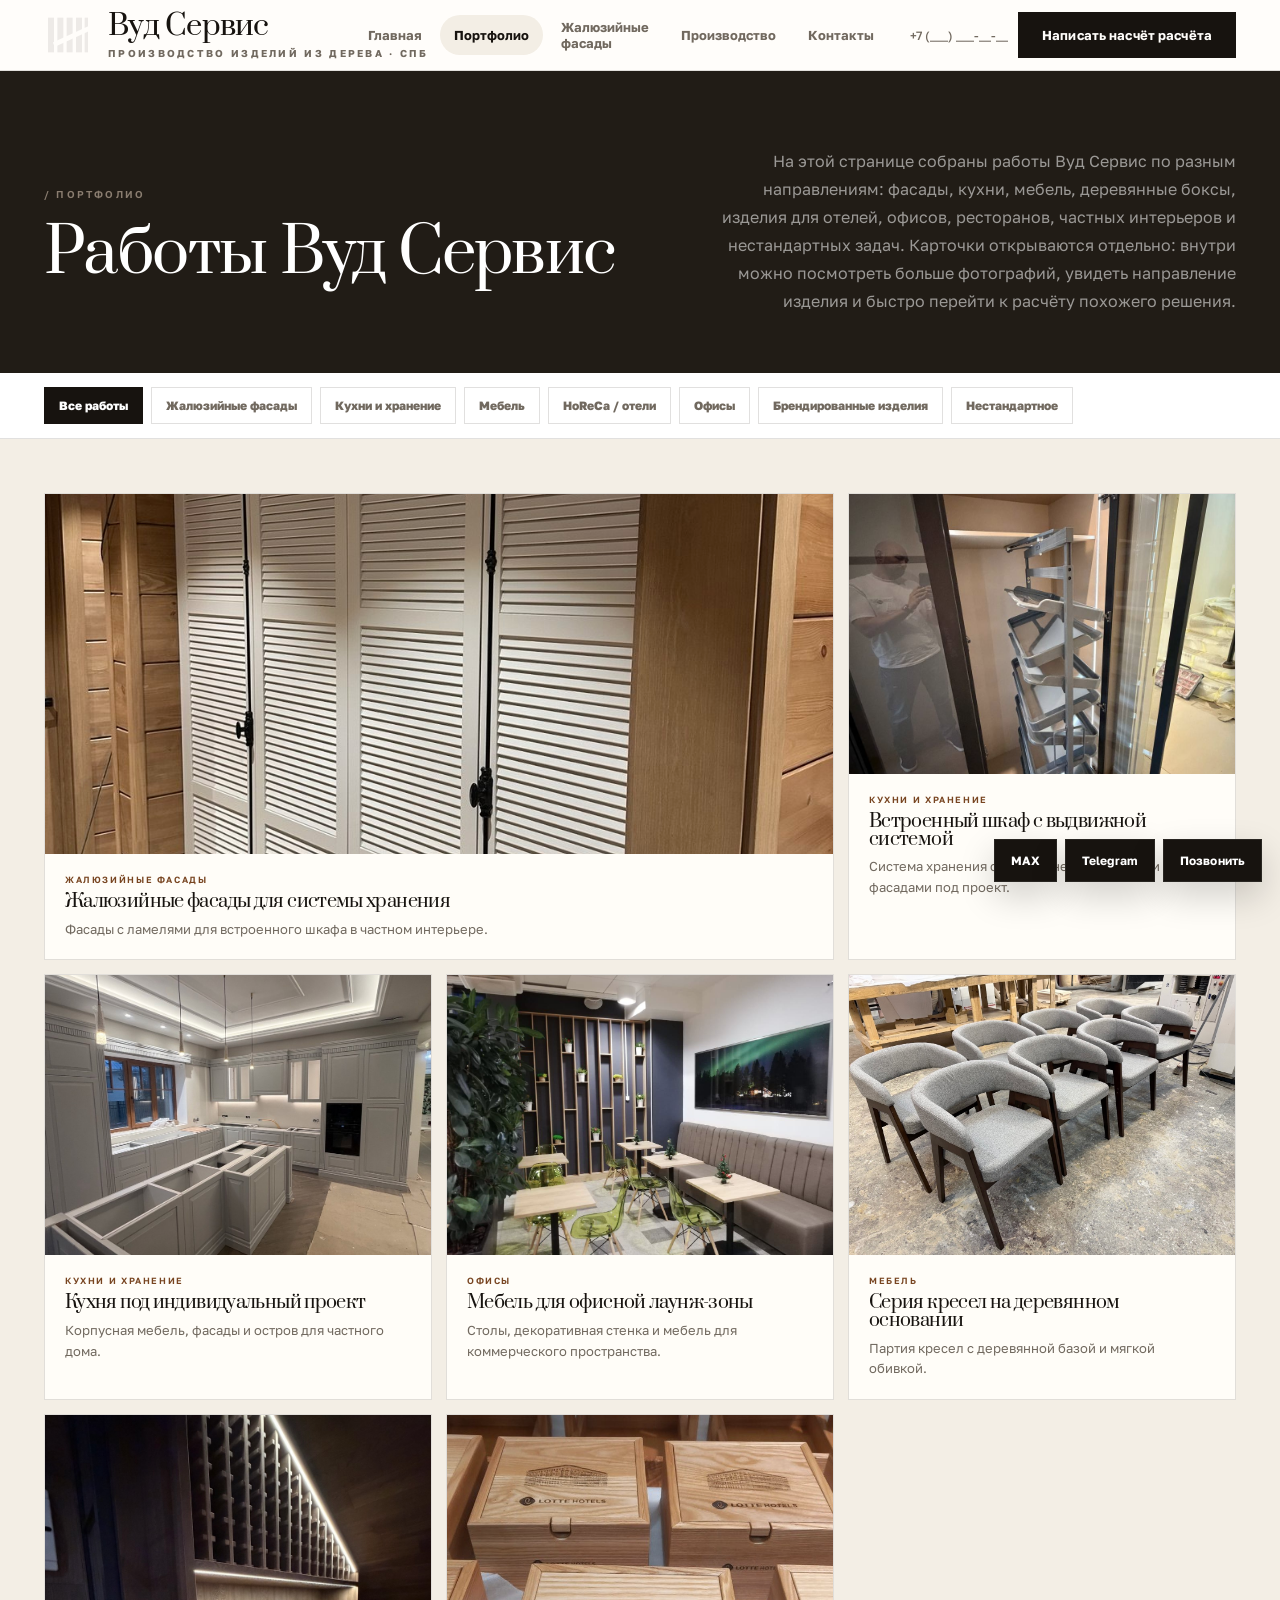
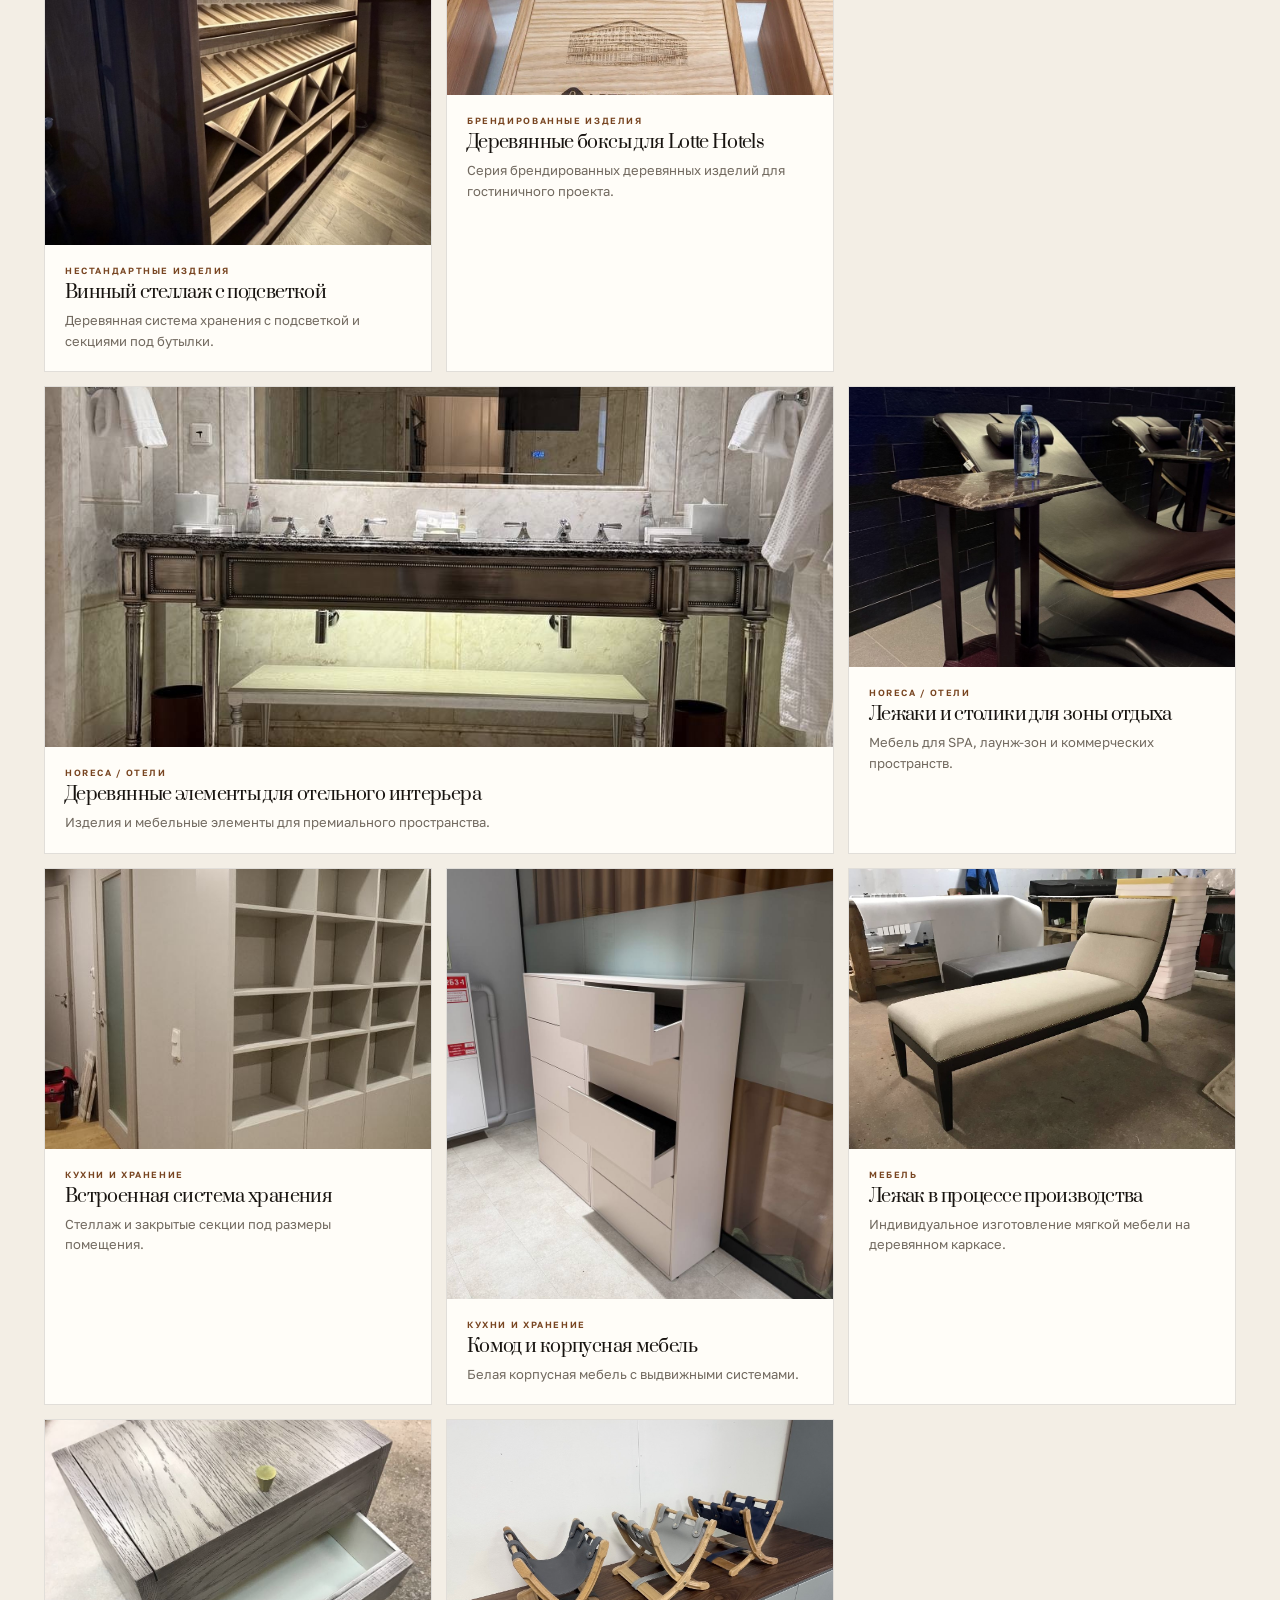
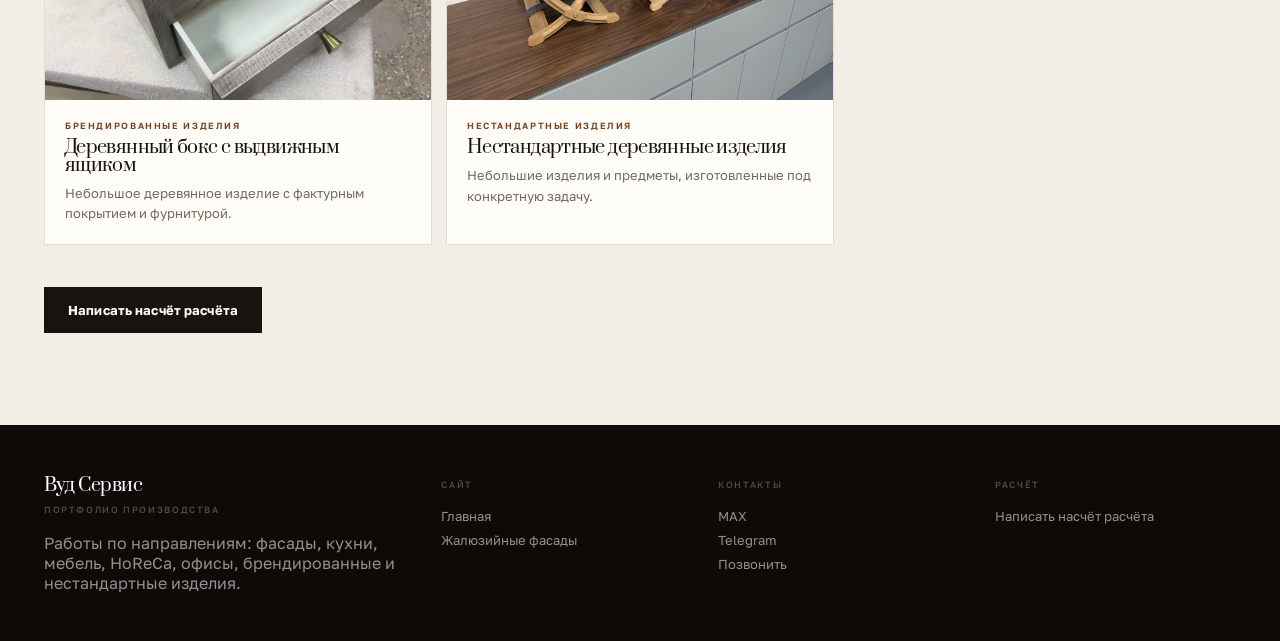
==== portfolio.html @ 9e4172dd "Initial Wood Service website" ====
<!doctype html><html lang="ru"><head><meta charset="utf-8"><meta name="viewport" content="width=device-width,initial-scale=1"><title>Портфолио Вуд Сервис — работы производства изделий из дерева</title><meta name="description" content="Портфолио Вуд Сервис: жалюзийные фасады, кухни, системы хранения, мебель, изделия для отелей, офисов, брендов и частных интерьеров."><link rel="stylesheet" href="assets/styles.css"></head><body>
<header class="header"><div class="container nav"><a class="brand-logo" href="index.html" aria-label="Вуд Сервис — главная">
  <svg class="brand-mark" viewBox="0 0 72 72" aria-hidden="true" focusable="false"><defs><mask id="slatCut"><rect width="72" height="72" fill="white"/><path d="M18 49 L64 28" stroke="black" stroke-width="7" stroke-linecap="square"/></mask></defs><g mask="url(#slatCut)"><rect x="6" y="10" width="9" height="52"/><rect x="20" y="10" width="9" height="52"/><rect x="34" y="10" width="9" height="52"/><rect x="48" y="10" width="9" height="52"/><rect x="61" y="10" width="5" height="52"/></g></svg>
  <span class="brand-text"><span class="brand-name">Вуд Сервис</span><span class="brand-sub">производство изделий из дерева · СПБ</span></span>
</a><nav class="menu"><a href="index.html">Главная</a><a class="active" href="portfolio.html">Портфолио</a><a href="zhalyuziynye-fasady.html">Жалюзийные фасады</a><a href="index.html#production">Производство</a><a href="index.html#contacts">Контакты</a></nav><div class="nav-actions"><a class="phone" href="tel:+7">+7 (___) ___-__-__</a><a class="btn" href="https://t.me/">Написать насчёт расчёта</a></div><button class="mobile-toggle" type="button" aria-label="Открыть меню">☰</button></div></header>
<section class="page-hero"><div class="container"><div><div class="eyebrow">/ портфолио</div><h1 class="page-title">Работы Вуд Сервис</h1></div><p>На этой странице собраны работы Вуд Сервис по разным направлениям: фасады, кухни, мебель, деревянные боксы, изделия для отелей, офисов, ресторанов, частных интерьеров и нестандартных задач. Карточки открываются отдельно: внутри можно посмотреть больше фотографий, увидеть направление изделия и быстро перейти к расчёту похожего решения.</p></div></section>
<div class="filters"><div class="container filter-row"><button class="filter active" data-filter="all">Все работы</button><button class="filter" data-filter="jalousie">Жалюзийные фасады</button><button class="filter" data-filter="storage">Кухни и хранение</button><button class="filter" data-filter="furniture">Мебель</button><button class="filter" data-filter="horeca">HoReCa / отели</button><button class="filter" data-filter="office">Офисы</button><button class="filter" data-filter="brand">Брендированные изделия</button><button class="filter" data-filter="custom">Нестандартное</button></div></div>
<main class="portfolio-page"><div class="container"><div class="masonry" id="portfolioGrid"></div><div style="margin-top:42px"><a class="btn" href="https://t.me/">Написать насчёт расчёта</a></div></div></main>
<div class="modal" id="projectModal" onclick="if(event.target===this)closeModal()"><div class="modal-panel"><button class="modal-close" onclick="closeModal()">×</button><div class="modal-top"><div class="modal-cover"><img src="" alt=""></div><div class="modal-info"><div class="modal-cat"></div><h2></h2><p class="modal-desc" style="color:var(--muted);line-height:1.7"></p><div class="meta"></div><div style="display:flex;gap:10px;flex-wrap:wrap"><a class="btn" href="https://t.me/">Написать в Telegram</a><a class="btn ghost" href="tel:+7">Позвонить</a></div></div></div><div class="modal-gallery"></div><div class="modal-bottom"><p>Можно отправить фото, размеры, референс или чертёж — по этим данным команда Вуд Сервис уточнит задачу и подготовит расчёт.</p><a class="btn" href="https://t.me/">Написать насчёт расчёта</a></div></div></div>
<footer class="footer"><div class="container footer-grid"><div><h4>Вуд Сервис</h4><small>портфолио производства</small><p>Работы по направлениям: фасады, кухни, мебель, HoReCa, офисы, брендированные и нестандартные изделия.</p></div><div><small>Сайт</small><a href="index.html">Главная</a><a href="zhalyuziynye-fasady.html">Жалюзийные фасады</a></div><div><small>Контакты</small><a href="https://max.ru/">MAX</a><a href="https://t.me/">Telegram</a><a href="tel:+7">Позвонить</a></div><div><small>Расчёт</small><a href="https://t.me/">Написать насчёт расчёта</a></div></div></footer><div class="floating-contact"><a href="https://max.ru/">MAX</a><a href="https://t.me/">Telegram</a><a href="tel:+7">Позвонить</a></div><script src="assets/site.js"></script></body></html>
---- assets/styles.css ----
@import url('https://fonts.googleapis.com/css2?family=Prata&family=Golos+Text:wght@400;500;600;700;800&display=swap');
:root{
  --white:#fffdfa;--paper:#f3eee5;--stone:#e5d8c8;--ink:#17130f;--dark:#211c16;--dark2:#0f0c09;--wood:#784521;--wood2:#a36b42;--line:rgba(23,19,15,.13);--muted:#71695f;--soft:#ebe3d7;--ok:#6b5b49;
  --display:'Prata',serif;--head:'Prata',serif;--body:'Golos Text',system-ui,sans-serif;--mono:'Golos Text',system-ui,sans-serif;
}
*{box-sizing:border-box;margin:0;padding:0} html{scroll-behavior:smooth} body{font-family:var(--body);background:var(--paper);color:var(--ink);overflow-x:hidden} a{color:inherit} img{max-width:100%;display:block}.container{width:min(1480px,100%);margin:auto;padding:0 44px}.mono{font-family:var(--mono)}
.header{position:sticky;top:0;z-index:100;background:rgba(255,255,255,.92);backdrop-filter:blur(16px);border-bottom:1px solid var(--line)}.nav{height:70px;display:flex;align-items:center;justify-content:space-between}.logo{font-family:var(--head);font-weight:800;text-decoration:none;letter-spacing:-.05em;font-size:25px}.logo small{display:block;font:500 9px var(--mono);letter-spacing:.16em;text-transform:uppercase;color:var(--muted);margin-top:3px}.menu{display:flex;align-items:center;gap:4px}.menu a{font:700 13px var(--body);text-decoration:none;color:var(--muted);padding:12px 14px;border-radius:999px;transition:.2s}.menu a:hover,.menu a.active{background:var(--paper);color:var(--ink)}.nav-actions{display:flex;gap:10px;align-items:center}.phone{font:500 12px var(--mono);color:var(--muted);text-decoration:none}.btn{border:0;border-radius:0;background:var(--ink);color:var(--white);padding:15px 24px;font:800 13px var(--body);letter-spacing:.02em;text-decoration:none;display:inline-flex;align-items:center;gap:9px;cursor:pointer;transition:.2s}.btn:hover{background:var(--wood)}.btn.light{background:var(--white);color:var(--ink)}.btn.light:hover{background:var(--stone)}.btn.ghost{background:transparent;color:var(--ink);border:1px solid var(--line)}.btn.ghost:hover{border-color:var(--ink);background:var(--paper)}.btn.white{background:var(--white);color:var(--ink)}.btn.white:hover{background:var(--stone)}
.mobile-toggle{display:none;background:transparent;border:0;font:800 18px var(--head)}
.hero{background:linear-gradient(180deg,#f1ebe1 0%,#f8f4ee 100%);color:var(--ink);display:grid;grid-template-columns:.84fr 1.16fr;align-items:stretch;border-bottom:1px solid var(--line)}.hero-copy{padding:76px 54px 70px;display:flex;flex-direction:column;justify-content:center}.eyebrow{font:600 10px var(--mono);letter-spacing:.22em;text-transform:uppercase;color:#8a7d70;margin-bottom:22px}.eyebrow.dark{color:var(--muted)}h1,.section-title,.feature h2,.page-title,.landing-title,.modal-info h2{font-family:var(--display);font-weight:400;letter-spacing:-.02em}h2,h3,.logo,.strip-title,.work-title,.cat-title{font-family:var(--head)}h1{font-size:clamp(42px,5.2vw,82px);line-height:1.02;margin-bottom:24px}h1 span{color:var(--wood)}.hero-text{max-width:690px;font-size:18px;line-height:1.82;color:#4d463e;font-weight:500;margin-bottom:18px}.hero-intro{max-width:670px;background:rgba(255,255,255,.72);border:1px solid rgba(23,20,17,.08);padding:20px 22px;margin-bottom:22px}.hero-intro p{font-size:15px;line-height:1.78;color:#5b5348}.hero-points{display:grid;grid-template-columns:repeat(2,minmax(0,1fr));gap:10px;max-width:690px;margin-bottom:26px}.hero-point{background:#fff;border:1px solid var(--line);padding:14px 16px}.hero-point b{display:block;font:800 13px var(--head);margin-bottom:5px}.hero-point span{display:block;font-size:12px;line-height:1.55;color:var(--muted)}.hero-note{font:500 10px var(--mono);letter-spacing:.14em;text-transform:uppercase;color:#9d8a7b;margin-bottom:34px}.hero-actions{display:flex;gap:12px;flex-wrap:wrap}.hero-media{display:grid;grid-template-columns:1.05fr .95fr;grid-template-rows:240px 230px 230px;gap:6px;padding:20px 20px 20px 0}.hero-img{position:relative;overflow:hidden;min-height:160px;background:#111}.hero-img img{width:100%;height:100%;object-fit:cover;filter:saturate(.9) brightness(.88);transition:transform .6s,filter .4s}.hero-img:hover img{transform:scale(1.04);filter:saturate(1) brightness(.95)}.hero-img.big{grid-row:span 2}.hero-img.wide{grid-column:span 2}.photo-label{position:absolute;left:14px;bottom:12px;font:600 9px var(--mono);letter-spacing:.16em;text-transform:uppercase;color:#fff;background:rgba(23,20,17,.45);padding:6px 9px}.quick{display:flex;overflow:auto;background:var(--soft);border-bottom:1px solid var(--line)}.quick a{white-space:nowrap;text-decoration:none;padding:20px 32px;border-right:1px solid var(--line);font:800 12px var(--body);color:var(--muted);transition:.2s}.quick a:hover{color:var(--ink);background:var(--paper)}
section{padding:100px 0}.section-head{display:flex;justify-content:space-between;gap:40px;align-items:end;margin-bottom:48px}.section-title{font-size:clamp(34px,4vw,62px);line-height:1.05;max-width:880px}.section-sub{font-size:15px;line-height:1.75;color:var(--muted);max-width:520px}.dark-section{background:var(--dark);color:var(--white)}.dark-section .section-sub{color:rgba(255,255,255,.55)}.grid-portfolio{display:grid;grid-template-columns:repeat(3,1fr);gap:12px}.category-card{background:var(--paper);border:1px solid var(--line);cursor:pointer;transition:.25s}.category-card:hover{transform:translateY(-3px);box-shadow:0 24px 60px rgba(0,0,0,.08)}.cat-img{height:290px;overflow:hidden}.cat-img img{width:100%;height:100%;object-fit:cover;transition:transform .7s;filter:saturate(.88)}.category-card:hover img{transform:scale(1.04)}.cat-body{padding:24px}.cat-kicker{font:600 10px var(--mono);letter-spacing:.18em;text-transform:uppercase;color:var(--wood);margin-bottom:10px}.cat-title{font-size:22px;letter-spacing:-.04em;margin-bottom:9px}.cat-desc{color:var(--muted);font-size:13px;line-height:1.65}.cat-bottom{display:flex;justify-content:space-between;align-items:center;border-top:1px solid var(--line);margin-top:20px;padding-top:18px;font:600 11px var(--mono);color:var(--muted)}.project-strip{margin-top:60px}.strip-head{display:flex;justify-content:space-between;align-items:center;margin-bottom:18px}.strip-title{font:800 22px var(--head);letter-spacing:-.04em}.mini-grid{display:grid;grid-template-columns:repeat(6,1fr);gap:8px}.mini-card{height:185px;position:relative;overflow:hidden;cursor:pointer;background:#ddd}.mini-card img{width:100%;height:100%;object-fit:cover;filter:saturate(.85) brightness(.82);transition:.45s}.mini-card:hover img{transform:scale(1.05);filter:saturate(1) brightness(.92)}.mini-card span{position:absolute;left:10px;right:10px;bottom:10px;color:#fff;font:800 12px var(--body);text-shadow:0 2px 20px #000}.feature{display:grid;grid-template-columns:.9fr 1.1fr;gap:70px;align-items:center}.feature h2{font-size:clamp(36px,4.7vw,70px);line-height:.98;font-weight:800;margin-bottom:24px}.feature p{font-size:16px;line-height:1.78;color:rgba(255,255,255,.62);margin-bottom:20px}.adv{display:grid;grid-template-columns:repeat(2,1fr);gap:1px;background:rgba(255,255,255,.12);margin:34px 0}.adv-item{padding:22px;background:var(--dark)}.adv-item b{display:block;margin-bottom:7px}.adv-item span{font-size:13px;color:rgba(255,255,255,.48);line-height:1.55}.feature-gallery{display:grid;grid-template-columns:1fr 1fr;gap:6px}.feature-gallery .fg{height:250px;overflow:hidden}.feature-gallery .fg.big{grid-column:span 2;height:430px}.feature-gallery img{width:100%;height:100%;object-fit:cover;filter:brightness(.72) saturate(.78);transition:.6s}.feature-gallery img:hover{transform:scale(1.04)}.production{background:var(--paper)}.prod-layout{display:grid;grid-template-columns:.78fr 1.22fr;gap:70px;align-items:start}.prod-text p{font-size:16px;line-height:1.8;color:#47423b;margin:18px 0}.prod-photos{display:grid;grid-template-columns:repeat(3,1fr);grid-template-rows:260px 210px;gap:8px}.prod-photos .p{position:relative;overflow:hidden;background:#ddd}.prod-photos .p.wide{grid-column:span 2}.prod-photos img{width:100%;height:100%;object-fit:cover;transition:.6s;filter:saturate(.85)}.prod-photos .p:hover img{transform:scale(1.05)}.directions{display:grid;grid-template-columns:repeat(5,1fr);gap:1px;background:var(--line)}.dir-card{background:var(--white);padding:32px 24px;min-height:230px}.dir-num{font:600 11px var(--mono);color:var(--wood);margin-bottom:18px}.dir-card h3{font-size:20px;margin-bottom:12px}.dir-card p{font-size:13px;line-height:1.65;color:var(--muted)}.calc{background:#3b261a;color:var(--white)}.calc-layout{display:grid;grid-template-columns:.9fr 1.1fr;gap:80px}.calc .section-sub{color:rgba(255,255,255,.66)}.calc-box{background:rgba(255,255,255,.08);border:1px solid rgba(255,255,255,.16);padding:34px}.calc-list{list-style:none}.calc-list li{padding:15px 0;border-bottom:1px solid rgba(255,255,255,.12);display:flex;gap:15px;color:rgba(255,255,255,.82)}.calc-list li:last-child{border-bottom:0}.calc-list i{font:600 10px var(--mono);color:rgba(255,255,255,.38);font-style:normal}.contact{background:var(--dark2);color:var(--white)}.contact-layout{display:grid;grid-template-columns:1fr 1fr;gap:80px}.contact-links{display:flex;flex-direction:column;gap:10px}.contact-card{display:flex;align-items:center;gap:18px;border:1px solid rgba(255,255,255,.12);padding:18px 20px;text-decoration:none;transition:.2s}.contact-card:hover{background:rgba(255,255,255,.05);border-color:rgba(255,255,255,.32)}.contact-card small{display:block;font:600 9px var(--mono);letter-spacing:.18em;text-transform:uppercase;color:rgba(255,255,255,.35);margin-bottom:3px}.contact-card b{font-size:15px}.footer{background:#0c0a08;color:rgba(255,255,255,.55);padding:48px 0}.footer-grid{display:grid;grid-template-columns:1.5fr repeat(3,1fr);gap:36px}.footer h4{font-family:var(--head);color:#fff;font-size:18px;letter-spacing:-.04em}.footer small{display:block;font:500 9px var(--mono);letter-spacing:.18em;text-transform:uppercase;color:rgba(255,255,255,.28);margin:6px 0 18px}.footer a{text-decoration:none;color:rgba(255,255,255,.55);font-size:13px;display:block;margin:8px 0}.footer a:hover{color:#fff}.floating-contact{position:fixed;right:18px;bottom:18px;z-index:80;display:flex;gap:8px}.floating-contact a{background:var(--ink);color:#fff;text-decoration:none;padding:13px 16px;font:800 12px var(--body);box-shadow:0 14px 35px rgba(0,0,0,.18)}
.page-hero{background:var(--dark);color:#fff;padding:76px 0 58px}.page-hero .container{display:flex;align-items:end;justify-content:space-between;gap:50px}.page-title{font-size:clamp(42px,5vw,78px);line-height:1.02}.page-hero p{max-width:520px;color:rgba(255,255,255,.55);line-height:1.75;text-align:right}.filters{position:sticky;top:70px;background:rgba(255,255,255,.95);backdrop-filter:blur(14px);z-index:60;border-bottom:1px solid var(--line);padding:14px 0}.filter-row{display:flex;gap:8px;overflow:auto}.filter{border:1px solid var(--line);background:#fff;padding:10px 14px;font:800 12px var(--body);color:var(--muted);cursor:pointer;white-space:nowrap}.filter.active,.filter:hover{background:var(--ink);color:#fff;border-color:var(--ink)}.portfolio-page{padding:54px 0 92px;background:var(--paper)}.masonry{display:grid;grid-template-columns:repeat(3,1fr);gap:14px}.work-card{background:#fff;border:1px solid var(--line);cursor:pointer;transition:.25s}.work-card:hover{transform:translateY(-3px);box-shadow:0 24px 55px rgba(0,0,0,.08)}.work-img{height:280px;overflow:hidden}.work-card.tall .work-img{height:430px}.work-card.wide{grid-column:span 2}.work-card.wide .work-img{height:360px}.work-img img{width:100%;height:100%;object-fit:cover;transition:.6s;filter:saturate(.88)}.work-card:hover img{transform:scale(1.04);filter:saturate(1)}.work-body{padding:20px}.work-cat{font:600 9px var(--mono);letter-spacing:.18em;text-transform:uppercase;color:var(--wood);margin-bottom:8px}.work-title{font:800 18px var(--head);letter-spacing:-.04em;margin-bottom:8px}.work-desc{font-size:13px;line-height:1.6;color:var(--muted)}
.jal-landing .landing-hero{background:var(--dark);color:white;padding:88px 0}.landing-grid{display:grid;grid-template-columns:.92fr 1.08fr;gap:70px;align-items:center}.landing-title{font-size:clamp(40px,5vw,74px);line-height:1.02;margin:16px 0 24px}.landing-lead{font-size:17px;line-height:1.75;color:rgba(255,255,255,.64);margin-bottom:14px}.landing-media{height:540px;overflow:hidden}.landing-media img{width:100%;height:100%;object-fit:cover;filter:brightness(.7) saturate(.85)}.uses{display:grid;grid-template-columns:repeat(6,1fr);gap:1px;background:var(--line)}.use{background:#fff;padding:26px 20px}.use b{display:block;margin:12px 0 7px}.use p{font-size:12px;color:var(--muted);line-height:1.55}.jal-gallery{display:grid;grid-template-columns:2fr 1fr 1fr;grid-template-rows:330px 230px 230px;gap:8px}.jg{overflow:hidden;background:#ddd;cursor:pointer}.jg.tall{grid-row:span 2}.jg.wide{grid-column:span 2}.jg img{width:100%;height:100%;object-fit:cover;transition:.6s;filter:saturate(.85)}.jg:hover img{transform:scale(1.04)}.factors{display:grid;grid-template-columns:1fr 1fr;gap:14px}.factor{border:1px solid var(--line);background:#fff;padding:22px}.factor small{font:600 10px var(--mono);color:var(--wood)}.factor b{display:block;margin-top:8px}.modal{position:fixed;inset:0;background:rgba(15,13,11,.86);z-index:1000;display:none;align-items:flex-start;justify-content:center;overflow:auto;padding:36px 16px}.modal.open{display:flex}.modal-panel{background:#fff;width:min(1120px,100%);position:relative;box-shadow:0 40px 100px rgba(0,0,0,.4)}.modal-close{position:absolute;right:16px;top:16px;background:var(--ink);color:#fff;border:0;width:44px;height:44px;font-size:24px;cursor:pointer;z-index:3}.modal-top{display:grid;grid-template-columns:1.1fr .9fr;min-height:520px}.modal-cover{height:520px;overflow:hidden}.modal-cover img{width:100%;height:100%;object-fit:cover}.modal-info{padding:58px 44px}.modal-info h2{font-size:clamp(30px,4vw,48px);line-height:1.05;margin-bottom:22px}.meta{display:grid;grid-template-columns:1fr 1fr;gap:1px;background:var(--line);margin:26px 0}.meta div{background:#fff;padding:14px}.meta small{display:block;font:600 9px var(--mono);letter-spacing:.14em;text-transform:uppercase;color:var(--muted);margin-bottom:5px}.meta b{font-size:13px}.modal-gallery{padding:8px;display:grid;grid-template-columns:repeat(3,1fr);gap:8px}.modal-gallery img{height:230px;width:100%;object-fit:cover}.modal-bottom{padding:32px 44px 44px;display:flex;justify-content:space-between;gap:30px;align-items:center;border-top:1px solid var(--line)}.modal-bottom p{color:var(--muted);font-size:14px;line-height:1.65;max-width:620px}.empty{display:none!important}
@media(max-width:1100px){.menu{display:none}.mobile-toggle{display:block}.nav-actions .phone{display:none}.hero,.feature,.prod-layout,.calc-layout,.contact-layout,.landing-grid{grid-template-columns:1fr}.hero-copy{padding:56px 34px 30px}.hero-media{padding:0 34px 34px;grid-template-columns:1fr 1fr;grid-template-rows:220px 220px 220px}.grid-portfolio,.masonry{grid-template-columns:repeat(2,1fr)}.mini-grid{grid-template-columns:repeat(3,1fr)}.directions,.uses{grid-template-columns:repeat(2,1fr)}.footer-grid{grid-template-columns:1fr 1fr}.page-hero .container{display:block}.page-hero p{text-align:left;margin-top:20px}.modal-top{grid-template-columns:1fr}.modal-cover{height:420px}}
@media(max-width:680px){.container{padding:0 18px}.nav{height:64px}.logo{font-size:19px}.logo small{display:none}.nav-actions .btn{padding:12px 13px;font-size:11px}.hero-copy{padding:46px 18px 24px}.hero-media{padding:0 18px 24px;grid-template-columns:1fr 1fr;grid-template-rows:180px 170px 170px}.hero-points{grid-template-columns:1fr}.hero-intro{padding:16px}.hero-intro p{font-size:14px}.hero-note{font-size:9px;line-height:1.6}h1{font-size:42px}.hero-text{font-size:15px}.section-head{display:block}.section-title{font-size:34px;margin-bottom:18px}section{padding:64px 0}.grid-portfolio,.masonry,.directions,.uses,.factors{grid-template-columns:1fr}.mini-grid{grid-template-columns:repeat(2,1fr)}.mini-card{height:160px}.work-card.wide{grid-column:auto}.work-card.tall .work-img,.work-card.wide .work-img,.work-img{height:260px}.feature-gallery .fg.big,.landing-media{height:330px}.prod-photos{grid-template-columns:1fr;grid-template-rows:none}.prod-photos .p,.prod-photos .p.wide{grid-column:auto;height:230px}.jal-gallery{grid-template-columns:1fr;grid-template-rows:none}.jg,.jg.tall,.jg.wide{grid-column:auto;grid-row:auto;height:240px}.footer-grid{grid-template-columns:1fr}.floating-contact{left:12px;right:12px}.floating-contact a{flex:1;text-align:center}.modal-info{padding:44px 22px 24px}.modal-gallery{grid-template-columns:1fr}.modal-bottom{display:block;padding:24px}.modal-bottom .btn{margin-top:20px}.page-title,.landing-title{font-size:40px}}


/* ===== WOOD SERVICE FINAL POLISH 04.06 ===== */
body{background:var(--white)}
h1,h2,h3{font-family:var(--head);letter-spacing:-.055em;font-weight:900}.logo{letter-spacing:-.055em}.header{background:rgba(255,253,250,.94)}
.hero{background:linear-gradient(135deg,#f9f6ef 0%,#efe5d7 58%,#dfcbb5 100%);color:var(--ink);min-height:auto;display:grid;grid-template-columns:minmax(430px,.82fr) 1.18fr;gap:18px;padding:30px 44px 56px;border-bottom:1px solid var(--line)}
.hero-copy{padding:56px 52px;min-height:720px;background:rgba(255,253,250,.84);border:1px solid rgba(23,19,15,.1);box-shadow:0 35px 90px rgba(70,46,28,.10);justify-content:center;position:relative;overflow:hidden}.hero-copy:after{content:'';position:absolute;right:-80px;bottom:-80px;width:240px;height:240px;border-radius:50%;background:rgba(120,69,33,.08);pointer-events:none}.hero .eyebrow{color:var(--wood);margin-bottom:34px}.hero .eyebrow:before{content:'';display:inline-block;width:34px;height:1px;background:var(--wood);margin-right:12px;vertical-align:middle}h1{font-size:clamp(46px,5vw,82px);line-height:.94;margin-bottom:30px}.hero h1 span{display:block;color:var(--wood);font-weight:900}.hero-text{max-width:720px;font-size:17px;line-height:1.78;color:#443b32;font-weight:500;margin-bottom:18px}.hero-note{color:var(--muted);font-size:10px;margin:28px 0 34px}.hero-actions{position:relative;z-index:2}.hero .btn.light{background:var(--ink);color:var(--white)}.hero .btn.light:hover{background:var(--wood)}.hero .btn.ghost{color:var(--ink)!important;border-color:rgba(23,19,15,.18)!important;background:rgba(255,255,255,.36)}.hero .btn.ghost:hover{background:var(--white);border-color:var(--ink)!important}.hero-kpis{display:grid;grid-template-columns:repeat(3,1fr);gap:1px;background:var(--line);margin:34px 0 0;position:relative;z-index:2}.hero-kpi{background:rgba(255,253,250,.72);padding:16px 14px}.hero-kpi b{display:block;font-size:19px;line-height:1.1;letter-spacing:-.04em}.hero-kpi span{display:block;margin-top:6px;font:600 9px var(--mono);letter-spacing:.13em;text-transform:uppercase;color:var(--muted)}
.hero-media{display:grid;grid-template-columns:1.3fr .7fr;grid-template-rows:1fr 1fr 1fr;gap:8px;padding:0;min-height:720px}.hero-img{min-height:auto;border:1px solid rgba(23,19,15,.1);background:#c8b7a6}.hero-img img{filter:saturate(.84) brightness(.82) contrast(1.02)}.hero-img:hover img{filter:saturate(.98) brightness(.9) contrast(1.03)}.hero-img.big{grid-row:span 3}.hero-img.wide{grid-column:auto}.photo-label{background:rgba(23,19,15,.58);letter-spacing:.14em;color:rgba(255,255,255,.82)}
.quick{background:var(--dark);border-color:rgba(255,255,255,.08)}.quick a{color:rgba(255,255,255,.58);border-color:rgba(255,255,255,.08)}.quick a:hover{background:rgba(255,255,255,.06);color:#fff}.intro-panel{background:var(--dark);color:var(--white);padding:78px 0 86px}.intro-grid{display:grid;grid-template-columns:.72fr 1.28fr;gap:80px;align-items:start}.intro-title{font-size:clamp(34px,4vw,62px);line-height:.98;max-width:560px}.intro-text{display:grid;grid-template-columns:1fr 1fr;gap:34px}.intro-text p{font-size:16px;line-height:1.82;color:rgba(255,255,255,.68);font-weight:500}.intro-facts{display:grid;grid-template-columns:repeat(4,1fr);gap:1px;background:rgba(255,255,255,.12);margin-top:44px}.intro-fact{background:var(--dark);padding:24px}.intro-fact b{display:block;font-size:18px;letter-spacing:-.04em}.intro-fact span{display:block;margin-top:8px;font:600 9px var(--mono);letter-spacing:.12em;text-transform:uppercase;color:rgba(255,255,255,.38)}
.section-title{letter-spacing:-.055em}.category-card,.work-card{background:#fffdf8}.cat-title,.work-title{letter-spacing:-.055em}.dark-section{background:linear-gradient(135deg,#211c16 0%,#17130f 100%)}.feature h2{letter-spacing:-.06em}.calc{background:linear-gradient(135deg,#74421e 0%,#4b2a17 100%)}.page-title,.landing-title{letter-spacing:-.065em}.modal-info h2{letter-spacing:-.055em}.footer{background:#0e0a07}.floating-contact a{border:1px solid rgba(255,255,255,.08)}
@media(max-width:1100px){.hero{grid-template-columns:1fr;padding:18px 22px 42px}.hero-copy{min-height:auto;padding:46px 34px}.hero-media{min-height:520px}.intro-grid{grid-template-columns:1fr}.intro-text{grid-template-columns:1fr}.intro-facts{grid-template-columns:repeat(2,1fr)}}
@media(max-width:680px){.hero{padding:0 0 28px}.hero-copy{border-left:0;border-right:0;padding:52px 18px 42px}.hero-media{display:grid;min-height:auto;grid-template-columns:1fr 1fr;grid-template-rows:190px 140px}.hero-img.big{grid-row:auto;grid-column:span 2}.hero-img.wide{grid-column:auto}.hero-kpis{grid-template-columns:1fr}.intro-panel{padding:58px 0}.intro-title{font-size:34px}.intro-facts{grid-template-columns:1fr}h1{font-size:44px}.hero-text{font-size:15px;line-height:1.7}}


/* ===== HEADING FONT UPDATE 04.06 ===== */
h1,h2,h3,.section-title,.feature h2,.page-title,.landing-title,.modal-info h2,.cat-title,.work-title,.strip-title,.intro-title,.dir-card h3,.landing-hero .landing-title,.work-card .work-title,.prod-text h2,.contact .section-title,.calc .section-title{
  font-family: var(--display) !important;
  font-weight: 400 !important;
  letter-spacing: -0.035em !important;
  line-height: 0.98;
}
.cat-title,.work-title,.strip-title,.dir-card h3{
  line-height: 1.08;
}
.hero-copy h1,.page-title,.landing-title,.intro-title,.section-title,.feature h2,.modal-info h2{
  text-wrap: balance;
}

/* FINAL TYPOGRAPHY FIX — 2 FONTS ONLY
   Headings use the same elegant serif as the first hero variant.
   Interface, menu, buttons, labels and text use Golos Text. */
:root{
  --display:'Prata',serif;
  --head:'Prata',serif;
  --body:'Golos Text',system-ui,sans-serif;
  --mono:'Golos Text',system-ui,sans-serif;
}
body, p, a, li, button, input, textarea,
.menu a,.btn,.phone,.cat-kicker,.cat-bottom,.eyebrow,.hero-note,
.photo-label,.quick a,.section-sub,.cat-desc,.dir-card p,.calc-list li,
.contact-card small,.footer small,.footer a,.floating-contact a{
  font-family:var(--body)!important;
}
h1,h2,h3,
.section-title,.feature h2,.page-title,.landing-title,.modal-info h2,
.cat-title,.work-title,.strip-title,.intro-title,.dir-card h3,
.prod-text h2,.contact .section-title,.calc .section-title,.footer h4{
  font-family:var(--display)!important;
  font-weight:400!important;
  letter-spacing:-.025em!important;
}
.logo{
  font-family:var(--body)!important;
  font-weight:800!important;
  letter-spacing:-.045em!important;
}
.hero-copy h1,
.page-title,.landing-title,.intro-title,.section-title,.feature h2,.modal-info h2{
  font-weight:400!important;
}
.hero h1 span,
h1 span{
  font-family:var(--display)!important;
  font-weight:400!important;
  color:var(--wood);
}
.strip-title,.cat-title,.work-title,.dir-card h3{
  font-weight:400!important;
}
.hero-point b,.intro-fact b{
  font-family:var(--body)!important;
  font-weight:700!important;
  letter-spacing:-.025em!important;
}
.btn,.floating-contact a,.mini-card span{
  font-weight:700!important;
  letter-spacing:.01em!important;
}
/* Softer hero proportions so the serif title looks expensive, not heavy. */
.hero-copy{min-height:680px!important;}
h1{font-size:clamp(46px,4.8vw,76px)!important;line-height:1.03!important;}
.hero-text{font-size:17px!important;line-height:1.78!important;}
.section-title{font-size:clamp(36px,3.8vw,60px)!important;line-height:1.08!important;}
.feature h2{font-size:clamp(38px,4.3vw,66px)!important;line-height:1.04!important;}
@media(max-width:680px){
  h1{font-size:42px!important;line-height:1.05!important;}
  .section-title{font-size:34px!important;}
  .feature h2{font-size:36px!important;}
}

/* ===== FINAL USER FIX 05.06 — LOGO, MOBILE, CONTACTS ===== */
.brand-logo{
  display:flex;align-items:center;gap:16px;text-decoration:none;color:var(--ink);min-width:270px;
}
.brand-mark{width:48px;height:48px;flex:0 0 48px;color:var(--ink);display:block}
.brand-mark rect{fill:currentColor}
.brand-text{display:flex;flex-direction:column;justify-content:center;line-height:1}
.brand-name{font-family:var(--display)!important;font-size:29px;font-weight:400!important;letter-spacing:-.025em;color:var(--ink);white-space:nowrap;line-height:.95}
.brand-sub{font-family:var(--body)!important;font-size:10px;font-weight:700;letter-spacing:.23em;text-transform:uppercase;color:var(--muted);margin-top:8px;white-space:nowrap}
.nav{gap:22px}.menu{flex:1;justify-content:center}.nav-actions{flex-shrink:0}.mobile-toggle{display:none;color:var(--ink);font-family:var(--body)!important;font-weight:800;border:1px solid var(--line);padding:10px 13px;background:var(--white);cursor:pointer}
.btn.white.alt{background:transparent;color:var(--white);border:1px solid rgba(255,255,255,.24)}
.btn.white.alt:hover{background:rgba(255,255,255,.08)}
.contact-card b{line-height:1.35}.contact-links{gap:9px}.floating-contact{z-index:120}
@media(max-width:1220px){
  .brand-logo{min-width:auto}.brand-name{font-size:25px}.brand-sub{font-size:8px;letter-spacing:.18em}.menu a{padding:11px 9px;font-size:12px}.nav-actions .btn{padding:13px 16px}.container{padding:0 30px}
}
@media(max-width:1100px){
  .header{position:sticky}.nav{height:68px}.mobile-toggle{display:block}.menu{display:none;position:absolute;top:68px;left:22px;right:22px;background:var(--white);border:1px solid var(--line);box-shadow:0 20px 60px rgba(0,0,0,.12);padding:10px;z-index:200;flex-direction:column;align-items:stretch}.menu.open{display:flex}.menu a{border-radius:0;padding:14px 16px;border-bottom:1px solid var(--line)}.menu a:last-child{border-bottom:0}.nav-actions .btn{display:none}.brand-mark{width:42px;height:42px;flex-basis:42px}.brand-name{font-size:24px}.brand-sub{font-size:8px;letter-spacing:.16em}.hero{padding-top:18px!important}
}
@media(max-width:720px){
  .container{padding:0 16px}.nav{height:64px;padding:0 16px}.brand-logo{gap:10px}.brand-mark{width:34px;height:34px;flex-basis:34px}.brand-name{font-size:21px}.brand-sub{display:none}.mobile-toggle{padding:8px 11px}.menu{top:64px;left:12px;right:12px}.phone{display:none!important}.floating-contact{display:grid;grid-template-columns:1fr 1fr 1fr;gap:6px;left:10px;right:10px;bottom:10px}.floating-contact a{padding:12px 6px;font-size:12px}.hero{padding:0!important}.hero-copy{border:none!important;box-shadow:none!important}.hero-media{padding:0 16px 24px!important}.header{backdrop-filter:blur(12px)}
}
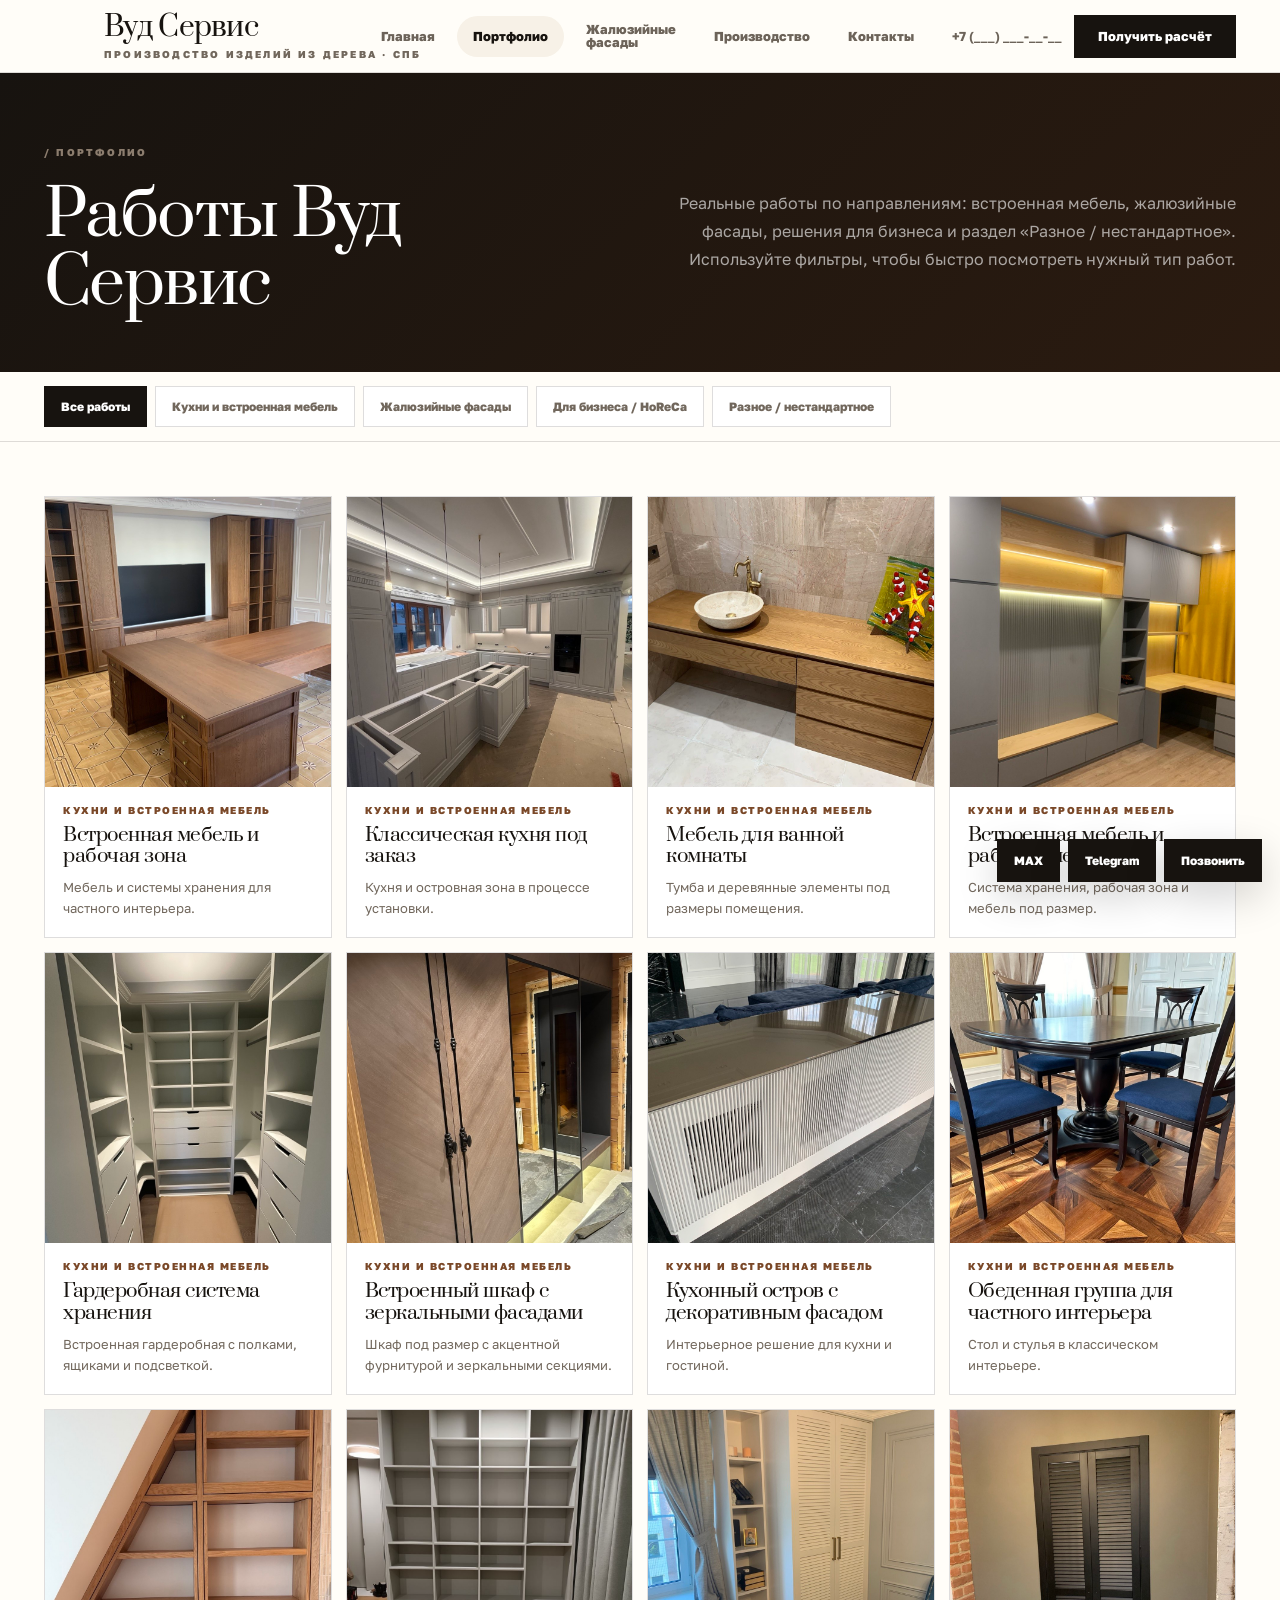
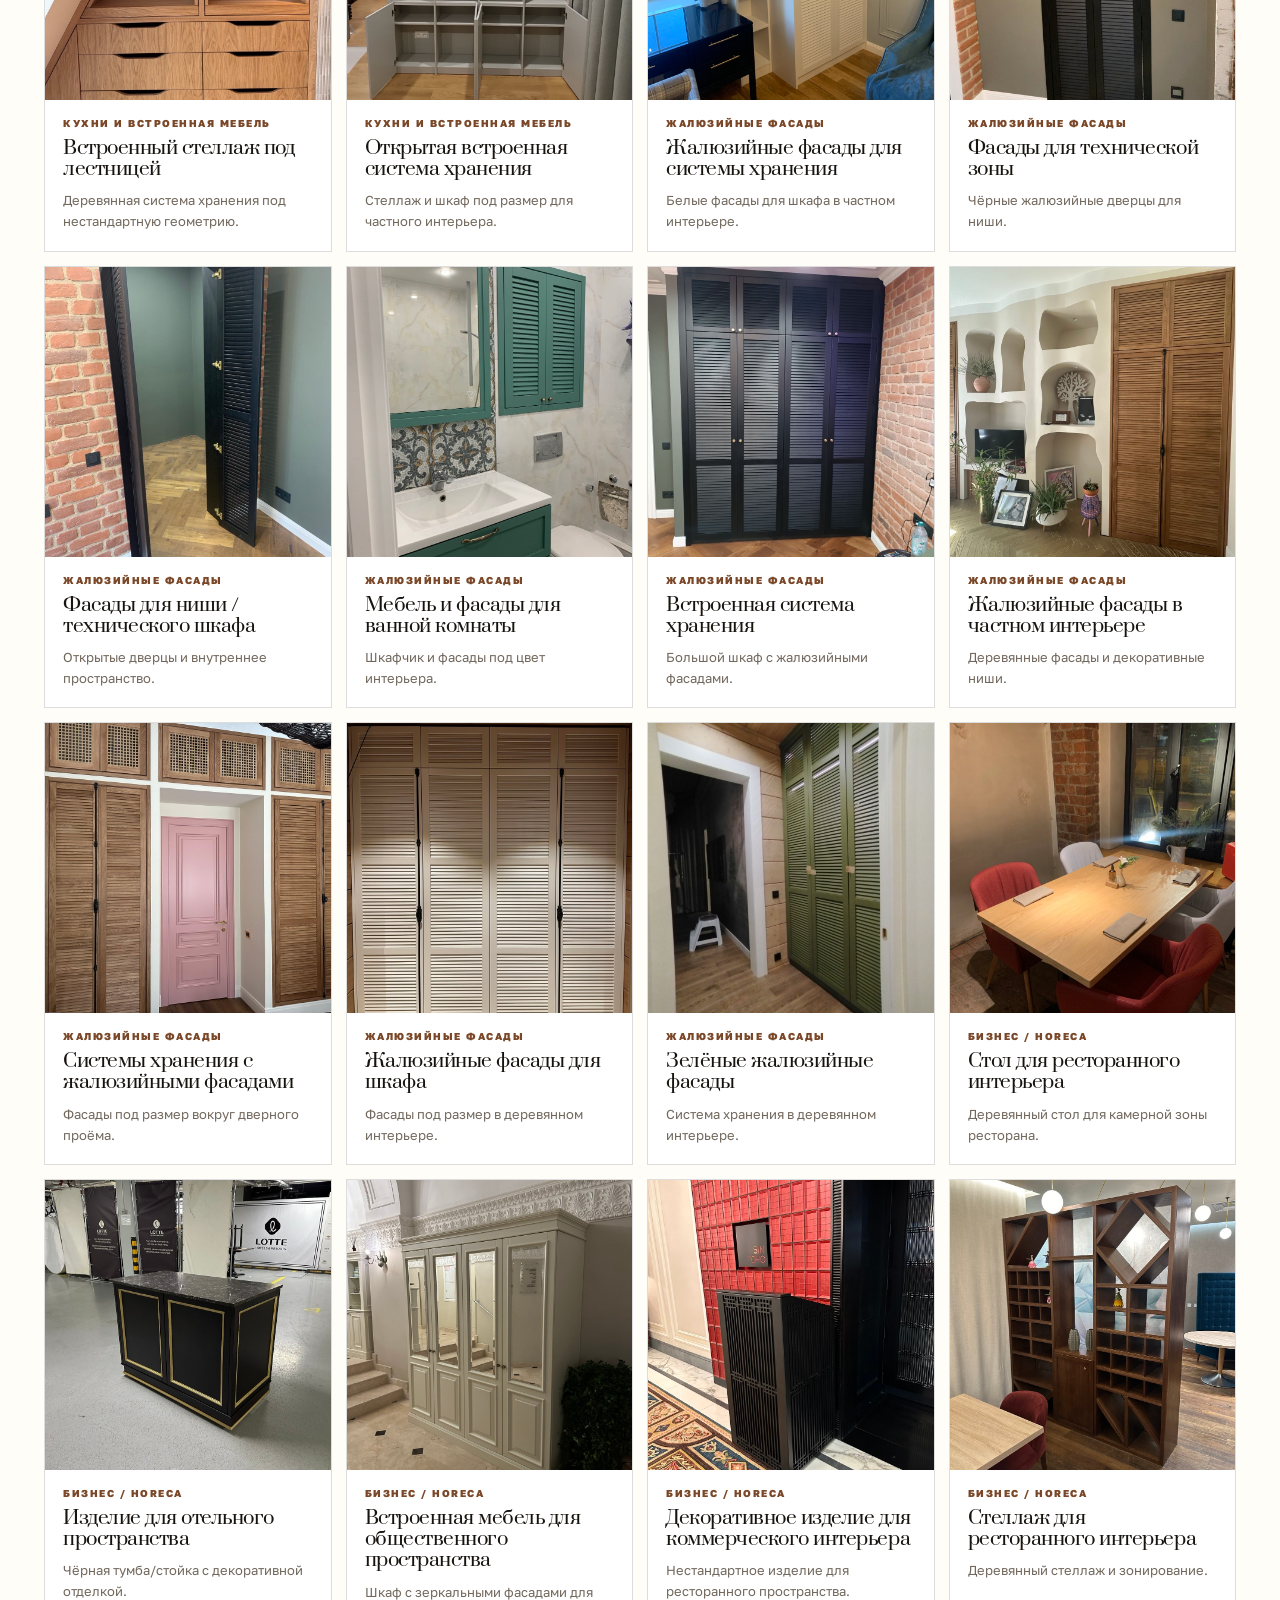
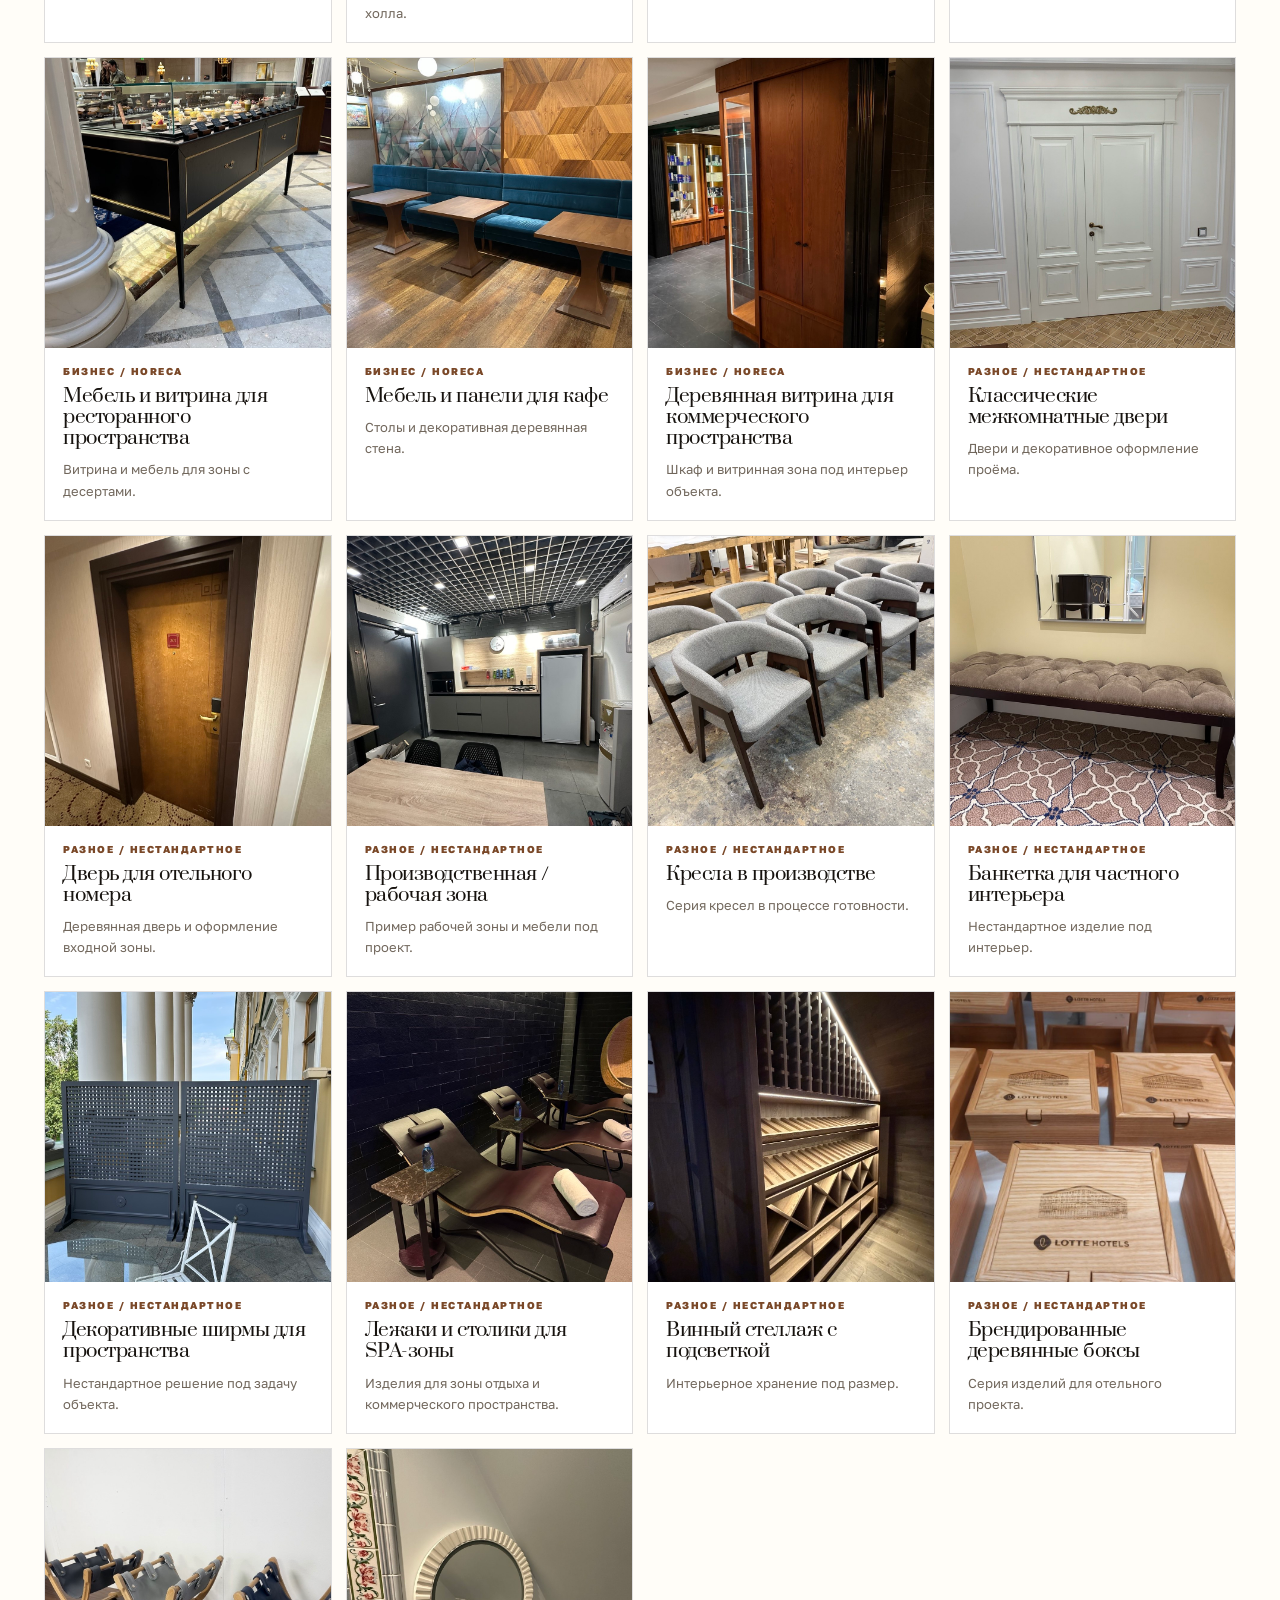
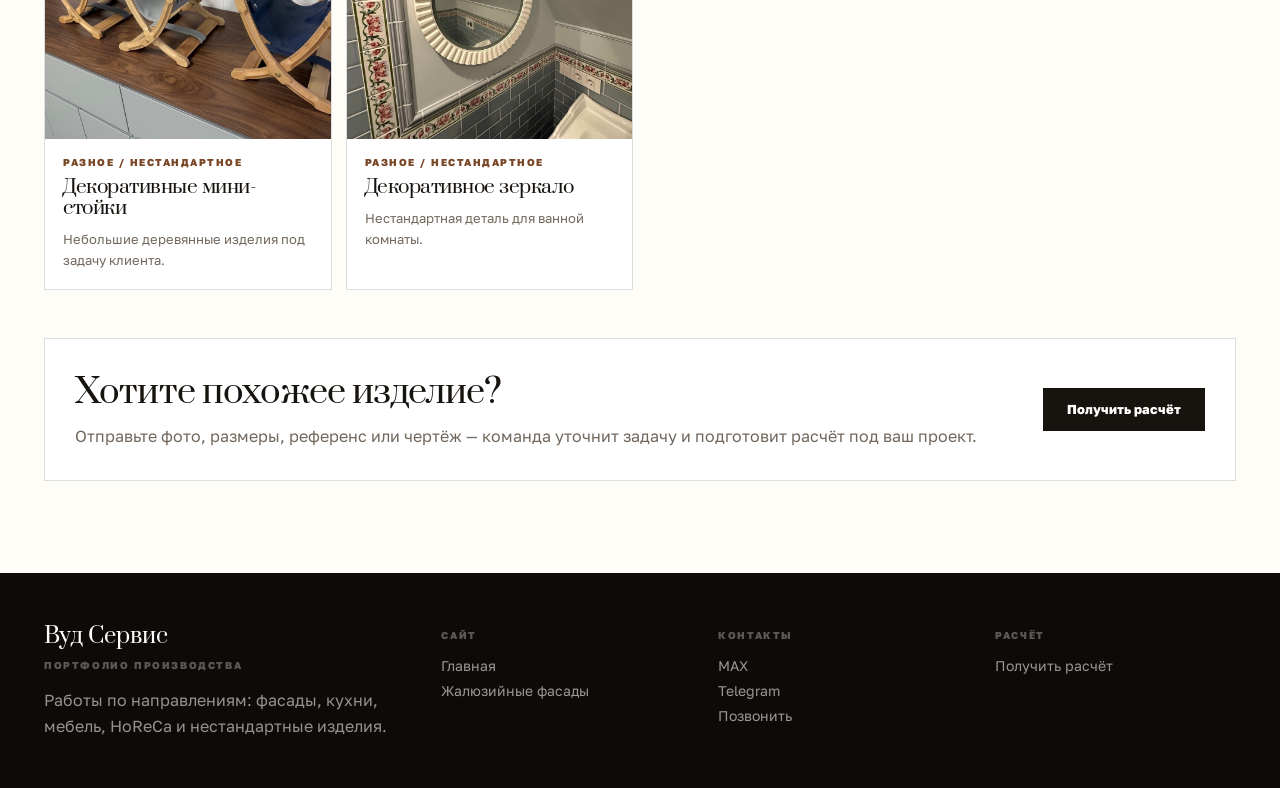
==== commit bc5d0393: "Update Woodservice site photos and portfolio" ====
--- a/portfolio.html
+++ b/portfolio.html
@@ -1,10 +1,9 @@
-<!doctype html><html lang="ru"><head><meta charset="utf-8"><meta name="viewport" content="width=device-width,initial-scale=1"><title>Портфолио Вуд Сервис — работы производства изделий из дерева</title><meta name="description" content="Портфолио Вуд Сервис: жалюзийные фасады, кухни, системы хранения, мебель, изделия для отелей, офисов, брендов и частных интерьеров."><link rel="stylesheet" href="assets/styles.css"></head><body>
+<!doctype html><html lang="ru"><head><meta charset="utf-8"><meta name="viewport" content="width=device-width,initial-scale=1"><title>Портфолио Вуд Сервис — работы производства изделий из дерева</title><meta name="description" content="Портфолио Вуд Сервис: жалюзийные фасады, кухни, системы хранения, мебель, изделия для отелей, офисов, ресторанов и частных интерьеров."><link rel="stylesheet" href="assets/styles.css"></head><body>
 <header class="header"><div class="container nav"><a class="brand-logo" href="index.html" aria-label="Вуд Сервис — главная">
   <svg class="brand-mark" viewBox="0 0 72 72" aria-hidden="true" focusable="false"><defs><mask id="slatCut"><rect width="72" height="72" fill="white"/><path d="M18 49 L64 28" stroke="black" stroke-width="7" stroke-linecap="square"/></mask></defs><g mask="url(#slatCut)"><rect x="6" y="10" width="9" height="52"/><rect x="20" y="10" width="9" height="52"/><rect x="34" y="10" width="9" height="52"/><rect x="48" y="10" width="9" height="52"/><rect x="61" y="10" width="5" height="52"/></g></svg>
   <span class="brand-text"><span class="brand-name">Вуд Сервис</span><span class="brand-sub">производство изделий из дерева · СПБ</span></span>
-</a><nav class="menu"><a href="index.html">Главная</a><a class="active" href="portfolio.html">Портфолио</a><a href="zhalyuziynye-fasady.html">Жалюзийные фасады</a><a href="index.html#production">Производство</a><a href="index.html#contacts">Контакты</a></nav><div class="nav-actions"><a class="phone" href="tel:+7">+7 (___) ___-__-__</a><a class="btn" href="https://t.me/">Написать насчёт расчёта</a></div><button class="mobile-toggle" type="button" aria-label="Открыть меню">☰</button></div></header>
-<section class="page-hero"><div class="container"><div><div class="eyebrow">/ портфолио</div><h1 class="page-title">Работы Вуд Сервис</h1></div><p>На этой странице собраны работы Вуд Сервис по разным направлениям: фасады, кухни, мебель, деревянные боксы, изделия для отелей, офисов, ресторанов, частных интерьеров и нестандартных задач. Карточки открываются отдельно: внутри можно посмотреть больше фотографий, увидеть направление изделия и быстро перейти к расчёту похожего решения.</p></div></section>
-<div class="filters"><div class="container filter-row"><button class="filter active" data-filter="all">Все работы</button><button class="filter" data-filter="jalousie">Жалюзийные фасады</button><button class="filter" data-filter="storage">Кухни и хранение</button><button class="filter" data-filter="furniture">Мебель</button><button class="filter" data-filter="horeca">HoReCa / отели</button><button class="filter" data-filter="office">Офисы</button><button class="filter" data-filter="brand">Брендированные изделия</button><button class="filter" data-filter="custom">Нестандартное</button></div></div>
-<main class="portfolio-page"><div class="container"><div class="masonry" id="portfolioGrid"></div><div style="margin-top:42px"><a class="btn" href="https://t.me/">Написать насчёт расчёта</a></div></div></main>
-<div class="modal" id="projectModal" onclick="if(event.target===this)closeModal()"><div class="modal-panel"><button class="modal-close" onclick="closeModal()">×</button><div class="modal-top"><div class="modal-cover"><img src="" alt=""></div><div class="modal-info"><div class="modal-cat"></div><h2></h2><p class="modal-desc" style="color:var(--muted);line-height:1.7"></p><div class="meta"></div><div style="display:flex;gap:10px;flex-wrap:wrap"><a class="btn" href="https://t.me/">Написать в Telegram</a><a class="btn ghost" href="tel:+7">Позвонить</a></div></div></div><div class="modal-gallery"></div><div class="modal-bottom"><p>Можно отправить фото, размеры, референс или чертёж — по этим данным команда Вуд Сервис уточнит задачу и подготовит расчёт.</p><a class="btn" href="https://t.me/">Написать насчёт расчёта</a></div></div></div>
-<footer class="footer"><div class="container footer-grid"><div><h4>Вуд Сервис</h4><small>портфолио производства</small><p>Работы по направлениям: фасады, кухни, мебель, HoReCa, офисы, брендированные и нестандартные изделия.</p></div><div><small>Сайт</small><a href="index.html">Главная</a><a href="zhalyuziynye-fasady.html">Жалюзийные фасады</a></div><div><small>Контакты</small><a href="https://max.ru/">MAX</a><a href="https://t.me/">Telegram</a><a href="tel:+7">Позвонить</a></div><div><small>Расчёт</small><a href="https://t.me/">Написать насчёт расчёта</a></div></div></footer><div class="floating-contact"><a href="https://max.ru/">MAX</a><a href="https://t.me/">Telegram</a><a href="tel:+7">Позвонить</a></div><script src="assets/site.js"></script></body></html>
+</a><nav class="menu"><a href="index.html">Главная</a><a class="active" href="portfolio.html">Портфолио</a><a href="zhalyuziynye-fasady.html">Жалюзийные фасады</a><a href="index.html#production">Производство</a><a href="index.html#contacts">Контакты</a></nav><div class="nav-actions"><a class="phone" href="tel:+7">+7 (___) ___-__-__</a><a class="btn" href="https://t.me/">Получить расчёт</a></div><button class="mobile-toggle" type="button" aria-label="Открыть меню">☰</button></div></header>
+<section class="page-hero"><div class="container"><div><div class="eyebrow">/ портфолио</div><h1 class="page-title">Работы Вуд Сервис</h1></div><p>Реальные работы по направлениям: встроенная мебель, жалюзийные фасады, решения для бизнеса и раздел «Разное / нестандартное». Используйте фильтры, чтобы быстро посмотреть нужный тип работ.</p></div></section>
+<div class="filters"><div class="container filter-row"><button class="filter active" data-filter="all">Все работы</button><button class="filter" data-filter="storage">Кухни и встроенная мебель</button><button class="filter" data-filter="jalousie">Жалюзийные фасады</button><button class="filter" data-filter="horeca">Для бизнеса / HoReCa</button><button class="filter" data-filter="custom">Разное / нестандартное</button></div></div>
+<main class="portfolio-page"><div class="container"><div class="masonry" id="portfolioGrid"></div><div class="portfolio-cta"><div><h2>Хотите похожее изделие?</h2><p>Отправьте фото, размеры, референс или чертёж — команда уточнит задачу и подготовит расчёт под ваш проект.</p></div><a class="btn" href="https://t.me/">Получить расчёт</a></div></div></main>
+<footer class="footer"><div class="container footer-grid"><div><h4>Вуд Сервис</h4><small>портфолио производства</small><p>Работы по направлениям: фасады, кухни, мебель, HoReCa и нестандартные изделия.</p></div><div><small>Сайт</small><a href="index.html">Главная</a><a href="zhalyuziynye-fasady.html">Жалюзийные фасады</a></div><div><small>Контакты</small><a href="https://max.ru/">MAX</a><a href="https://t.me/">Telegram</a><a href="tel:+7">Позвонить</a></div><div><small>Расчёт</small><a href="https://t.me/">Получить расчёт</a></div></div></footer><div class="floating-contact"><a href="https://max.ru/">MAX</a><a href="https://t.me/">Telegram</a><a href="tel:+7">Позвонить</a></div><script src="assets/site.js"></script></body></html>
--- a/assets/styles.css
+++ b/assets/styles.css
@@ -1,126 +1,114 @@
+
 @import url('https://fonts.googleapis.com/css2?family=Prata&family=Golos+Text:wght@400;500;600;700;800&display=swap');
 :root{
-  --white:#fffdfa;--paper:#f3eee5;--stone:#e5d8c8;--ink:#17130f;--dark:#211c16;--dark2:#0f0c09;--wood:#784521;--wood2:#a36b42;--line:rgba(23,19,15,.13);--muted:#71695f;--soft:#ebe3d7;--ok:#6b5b49;
-  --display:'Prata',serif;--head:'Prata',serif;--body:'Golos Text',system-ui,sans-serif;--mono:'Golos Text',system-ui,sans-serif;
+  --white:#fffdf8;
+  --paper:#f7f1e7;
+  --cream:#efe4d4;
+  --sand:#dfcfb9;
+  --ink:#17130f;
+  --dark:#16120e;
+  --dark2:#0e0b08;
+  --wood:#7a4828;
+  --wood-soft:#b88b62;
+  --line:rgba(23,19,15,.14);
+  --muted:#71675c;
+  --display:'Prata',serif;
+  --body:'Golos Text',system-ui,-apple-system,BlinkMacSystemFont,'Segoe UI',sans-serif;
 }
-*{box-sizing:border-box;margin:0;padding:0} html{scroll-behavior:smooth} body{font-family:var(--body);background:var(--paper);color:var(--ink);overflow-x:hidden} a{color:inherit} img{max-width:100%;display:block}.container{width:min(1480px,100%);margin:auto;padding:0 44px}.mono{font-family:var(--mono)}
-.header{position:sticky;top:0;z-index:100;background:rgba(255,255,255,.92);backdrop-filter:blur(16px);border-bottom:1px solid var(--line)}.nav{height:70px;display:flex;align-items:center;justify-content:space-between}.logo{font-family:var(--head);font-weight:800;text-decoration:none;letter-spacing:-.05em;font-size:25px}.logo small{display:block;font:500 9px var(--mono);letter-spacing:.16em;text-transform:uppercase;color:var(--muted);margin-top:3px}.menu{display:flex;align-items:center;gap:4px}.menu a{font:700 13px var(--body);text-decoration:none;color:var(--muted);padding:12px 14px;border-radius:999px;transition:.2s}.menu a:hover,.menu a.active{background:var(--paper);color:var(--ink)}.nav-actions{display:flex;gap:10px;align-items:center}.phone{font:500 12px var(--mono);color:var(--muted);text-decoration:none}.btn{border:0;border-radius:0;background:var(--ink);color:var(--white);padding:15px 24px;font:800 13px var(--body);letter-spacing:.02em;text-decoration:none;display:inline-flex;align-items:center;gap:9px;cursor:pointer;transition:.2s}.btn:hover{background:var(--wood)}.btn.light{background:var(--white);color:var(--ink)}.btn.light:hover{background:var(--stone)}.btn.ghost{background:transparent;color:var(--ink);border:1px solid var(--line)}.btn.ghost:hover{border-color:var(--ink);background:var(--paper)}.btn.white{background:var(--white);color:var(--ink)}.btn.white:hover{background:var(--stone)}
-.mobile-toggle{display:none;background:transparent;border:0;font:800 18px var(--head)}
-.hero{background:linear-gradient(180deg,#f1ebe1 0%,#f8f4ee 100%);color:var(--ink);display:grid;grid-template-columns:.84fr 1.16fr;align-items:stretch;border-bottom:1px solid var(--line)}.hero-copy{padding:76px 54px 70px;display:flex;flex-direction:column;justify-content:center}.eyebrow{font:600 10px var(--mono);letter-spacing:.22em;text-transform:uppercase;color:#8a7d70;margin-bottom:22px}.eyebrow.dark{color:var(--muted)}h1,.section-title,.feature h2,.page-title,.landing-title,.modal-info h2{font-family:var(--display);font-weight:400;letter-spacing:-.02em}h2,h3,.logo,.strip-title,.work-title,.cat-title{font-family:var(--head)}h1{font-size:clamp(42px,5.2vw,82px);line-height:1.02;margin-bottom:24px}h1 span{color:var(--wood)}.hero-text{max-width:690px;font-size:18px;line-height:1.82;color:#4d463e;font-weight:500;margin-bottom:18px}.hero-intro{max-width:670px;background:rgba(255,255,255,.72);border:1px solid rgba(23,20,17,.08);padding:20px 22px;margin-bottom:22px}.hero-intro p{font-size:15px;line-height:1.78;color:#5b5348}.hero-points{display:grid;grid-template-columns:repeat(2,minmax(0,1fr));gap:10px;max-width:690px;margin-bottom:26px}.hero-point{background:#fff;border:1px solid var(--line);padding:14px 16px}.hero-point b{display:block;font:800 13px var(--head);margin-bottom:5px}.hero-point span{display:block;font-size:12px;line-height:1.55;color:var(--muted)}.hero-note{font:500 10px var(--mono);letter-spacing:.14em;text-transform:uppercase;color:#9d8a7b;margin-bottom:34px}.hero-actions{display:flex;gap:12px;flex-wrap:wrap}.hero-media{display:grid;grid-template-columns:1.05fr .95fr;grid-template-rows:240px 230px 230px;gap:6px;padding:20px 20px 20px 0}.hero-img{position:relative;overflow:hidden;min-height:160px;background:#111}.hero-img img{width:100%;height:100%;object-fit:cover;filter:saturate(.9) brightness(.88);transition:transform .6s,filter .4s}.hero-img:hover img{transform:scale(1.04);filter:saturate(1) brightness(.95)}.hero-img.big{grid-row:span 2}.hero-img.wide{grid-column:span 2}.photo-label{position:absolute;left:14px;bottom:12px;font:600 9px var(--mono);letter-spacing:.16em;text-transform:uppercase;color:#fff;background:rgba(23,20,17,.45);padding:6px 9px}.quick{display:flex;overflow:auto;background:var(--soft);border-bottom:1px solid var(--line)}.quick a{white-space:nowrap;text-decoration:none;padding:20px 32px;border-right:1px solid var(--line);font:800 12px var(--body);color:var(--muted);transition:.2s}.quick a:hover{color:var(--ink);background:var(--paper)}
-section{padding:100px 0}.section-head{display:flex;justify-content:space-between;gap:40px;align-items:end;margin-bottom:48px}.section-title{font-size:clamp(34px,4vw,62px);line-height:1.05;max-width:880px}.section-sub{font-size:15px;line-height:1.75;color:var(--muted);max-width:520px}.dark-section{background:var(--dark);color:var(--white)}.dark-section .section-sub{color:rgba(255,255,255,.55)}.grid-portfolio{display:grid;grid-template-columns:repeat(3,1fr);gap:12px}.category-card{background:var(--paper);border:1px solid var(--line);cursor:pointer;transition:.25s}.category-card:hover{transform:translateY(-3px);box-shadow:0 24px 60px rgba(0,0,0,.08)}.cat-img{height:290px;overflow:hidden}.cat-img img{width:100%;height:100%;object-fit:cover;transition:transform .7s;filter:saturate(.88)}.category-card:hover img{transform:scale(1.04)}.cat-body{padding:24px}.cat-kicker{font:600 10px var(--mono);letter-spacing:.18em;text-transform:uppercase;color:var(--wood);margin-bottom:10px}.cat-title{font-size:22px;letter-spacing:-.04em;margin-bottom:9px}.cat-desc{color:var(--muted);font-size:13px;line-height:1.65}.cat-bottom{display:flex;justify-content:space-between;align-items:center;border-top:1px solid var(--line);margin-top:20px;padding-top:18px;font:600 11px var(--mono);color:var(--muted)}.project-strip{margin-top:60px}.strip-head{display:flex;justify-content:space-between;align-items:center;margin-bottom:18px}.strip-title{font:800 22px var(--head);letter-spacing:-.04em}.mini-grid{display:grid;grid-template-columns:repeat(6,1fr);gap:8px}.mini-card{height:185px;position:relative;overflow:hidden;cursor:pointer;background:#ddd}.mini-card img{width:100%;height:100%;object-fit:cover;filter:saturate(.85) brightness(.82);transition:.45s}.mini-card:hover img{transform:scale(1.05);filter:saturate(1) brightness(.92)}.mini-card span{position:absolute;left:10px;right:10px;bottom:10px;color:#fff;font:800 12px var(--body);text-shadow:0 2px 20px #000}.feature{display:grid;grid-template-columns:.9fr 1.1fr;gap:70px;align-items:center}.feature h2{font-size:clamp(36px,4.7vw,70px);line-height:.98;font-weight:800;margin-bottom:24px}.feature p{font-size:16px;line-height:1.78;color:rgba(255,255,255,.62);margin-bottom:20px}.adv{display:grid;grid-template-columns:repeat(2,1fr);gap:1px;background:rgba(255,255,255,.12);margin:34px 0}.adv-item{padding:22px;background:var(--dark)}.adv-item b{display:block;margin-bottom:7px}.adv-item span{font-size:13px;color:rgba(255,255,255,.48);line-height:1.55}.feature-gallery{display:grid;grid-template-columns:1fr 1fr;gap:6px}.feature-gallery .fg{height:250px;overflow:hidden}.feature-gallery .fg.big{grid-column:span 2;height:430px}.feature-gallery img{width:100%;height:100%;object-fit:cover;filter:brightness(.72) saturate(.78);transition:.6s}.feature-gallery img:hover{transform:scale(1.04)}.production{background:var(--paper)}.prod-layout{display:grid;grid-template-columns:.78fr 1.22fr;gap:70px;align-items:start}.prod-text p{font-size:16px;line-height:1.8;color:#47423b;margin:18px 0}.prod-photos{display:grid;grid-template-columns:repeat(3,1fr);grid-template-rows:260px 210px;gap:8px}.prod-photos .p{position:relative;overflow:hidden;background:#ddd}.prod-photos .p.wide{grid-column:span 2}.prod-photos img{width:100%;height:100%;object-fit:cover;transition:.6s;filter:saturate(.85)}.prod-photos .p:hover img{transform:scale(1.05)}.directions{display:grid;grid-template-columns:repeat(5,1fr);gap:1px;background:var(--line)}.dir-card{background:var(--white);padding:32px 24px;min-height:230px}.dir-num{font:600 11px var(--mono);color:var(--wood);margin-bottom:18px}.dir-card h3{font-size:20px;margin-bottom:12px}.dir-card p{font-size:13px;line-height:1.65;color:var(--muted)}.calc{background:#3b261a;color:var(--white)}.calc-layout{display:grid;grid-template-columns:.9fr 1.1fr;gap:80px}.calc .section-sub{color:rgba(255,255,255,.66)}.calc-box{background:rgba(255,255,255,.08);border:1px solid rgba(255,255,255,.16);padding:34px}.calc-list{list-style:none}.calc-list li{padding:15px 0;border-bottom:1px solid rgba(255,255,255,.12);display:flex;gap:15px;color:rgba(255,255,255,.82)}.calc-list li:last-child{border-bottom:0}.calc-list i{font:600 10px var(--mono);color:rgba(255,255,255,.38);font-style:normal}.contact{background:var(--dark2);color:var(--white)}.contact-layout{display:grid;grid-template-columns:1fr 1fr;gap:80px}.contact-links{display:flex;flex-direction:column;gap:10px}.contact-card{display:flex;align-items:center;gap:18px;border:1px solid rgba(255,255,255,.12);padding:18px 20px;text-decoration:none;transition:.2s}.contact-card:hover{background:rgba(255,255,255,.05);border-color:rgba(255,255,255,.32)}.contact-card small{display:block;font:600 9px var(--mono);letter-spacing:.18em;text-transform:uppercase;color:rgba(255,255,255,.35);margin-bottom:3px}.contact-card b{font-size:15px}.footer{background:#0c0a08;color:rgba(255,255,255,.55);padding:48px 0}.footer-grid{display:grid;grid-template-columns:1.5fr repeat(3,1fr);gap:36px}.footer h4{font-family:var(--head);color:#fff;font-size:18px;letter-spacing:-.04em}.footer small{display:block;font:500 9px var(--mono);letter-spacing:.18em;text-transform:uppercase;color:rgba(255,255,255,.28);margin:6px 0 18px}.footer a{text-decoration:none;color:rgba(255,255,255,.55);font-size:13px;display:block;margin:8px 0}.footer a:hover{color:#fff}.floating-contact{position:fixed;right:18px;bottom:18px;z-index:80;display:flex;gap:8px}.floating-contact a{background:var(--ink);color:#fff;text-decoration:none;padding:13px 16px;font:800 12px var(--body);box-shadow:0 14px 35px rgba(0,0,0,.18)}
-.page-hero{background:var(--dark);color:#fff;padding:76px 0 58px}.page-hero .container{display:flex;align-items:end;justify-content:space-between;gap:50px}.page-title{font-size:clamp(42px,5vw,78px);line-height:1.02}.page-hero p{max-width:520px;color:rgba(255,255,255,.55);line-height:1.75;text-align:right}.filters{position:sticky;top:70px;background:rgba(255,255,255,.95);backdrop-filter:blur(14px);z-index:60;border-bottom:1px solid var(--line);padding:14px 0}.filter-row{display:flex;gap:8px;overflow:auto}.filter{border:1px solid var(--line);background:#fff;padding:10px 14px;font:800 12px var(--body);color:var(--muted);cursor:pointer;white-space:nowrap}.filter.active,.filter:hover{background:var(--ink);color:#fff;border-color:var(--ink)}.portfolio-page{padding:54px 0 92px;background:var(--paper)}.masonry{display:grid;grid-template-columns:repeat(3,1fr);gap:14px}.work-card{background:#fff;border:1px solid var(--line);cursor:pointer;transition:.25s}.work-card:hover{transform:translateY(-3px);box-shadow:0 24px 55px rgba(0,0,0,.08)}.work-img{height:280px;overflow:hidden}.work-card.tall .work-img{height:430px}.work-card.wide{grid-column:span 2}.work-card.wide .work-img{height:360px}.work-img img{width:100%;height:100%;object-fit:cover;transition:.6s;filter:saturate(.88)}.work-card:hover img{transform:scale(1.04);filter:saturate(1)}.work-body{padding:20px}.work-cat{font:600 9px var(--mono);letter-spacing:.18em;text-transform:uppercase;color:var(--wood);margin-bottom:8px}.work-title{font:800 18px var(--head);letter-spacing:-.04em;margin-bottom:8px}.work-desc{font-size:13px;line-height:1.6;color:var(--muted)}
-.jal-landing .landing-hero{background:var(--dark);color:white;padding:88px 0}.landing-grid{display:grid;grid-template-columns:.92fr 1.08fr;gap:70px;align-items:center}.landing-title{font-size:clamp(40px,5vw,74px);line-height:1.02;margin:16px 0 24px}.landing-lead{font-size:17px;line-height:1.75;color:rgba(255,255,255,.64);margin-bottom:14px}.landing-media{height:540px;overflow:hidden}.landing-media img{width:100%;height:100%;object-fit:cover;filter:brightness(.7) saturate(.85)}.uses{display:grid;grid-template-columns:repeat(6,1fr);gap:1px;background:var(--line)}.use{background:#fff;padding:26px 20px}.use b{display:block;margin:12px 0 7px}.use p{font-size:12px;color:var(--muted);line-height:1.55}.jal-gallery{display:grid;grid-template-columns:2fr 1fr 1fr;grid-template-rows:330px 230px 230px;gap:8px}.jg{overflow:hidden;background:#ddd;cursor:pointer}.jg.tall{grid-row:span 2}.jg.wide{grid-column:span 2}.jg img{width:100%;height:100%;object-fit:cover;transition:.6s;filter:saturate(.85)}.jg:hover img{transform:scale(1.04)}.factors{display:grid;grid-template-columns:1fr 1fr;gap:14px}.factor{border:1px solid var(--line);background:#fff;padding:22px}.factor small{font:600 10px var(--mono);color:var(--wood)}.factor b{display:block;margin-top:8px}.modal{position:fixed;inset:0;background:rgba(15,13,11,.86);z-index:1000;display:none;align-items:flex-start;justify-content:center;overflow:auto;padding:36px 16px}.modal.open{display:flex}.modal-panel{background:#fff;width:min(1120px,100%);position:relative;box-shadow:0 40px 100px rgba(0,0,0,.4)}.modal-close{position:absolute;right:16px;top:16px;background:var(--ink);color:#fff;border:0;width:44px;height:44px;font-size:24px;cursor:pointer;z-index:3}.modal-top{display:grid;grid-template-columns:1.1fr .9fr;min-height:520px}.modal-cover{height:520px;overflow:hidden}.modal-cover img{width:100%;height:100%;object-fit:cover}.modal-info{padding:58px 44px}.modal-info h2{font-size:clamp(30px,4vw,48px);line-height:1.05;margin-bottom:22px}.meta{display:grid;grid-template-columns:1fr 1fr;gap:1px;background:var(--line);margin:26px 0}.meta div{background:#fff;padding:14px}.meta small{display:block;font:600 9px var(--mono);letter-spacing:.14em;text-transform:uppercase;color:var(--muted);margin-bottom:5px}.meta b{font-size:13px}.modal-gallery{padding:8px;display:grid;grid-template-columns:repeat(3,1fr);gap:8px}.modal-gallery img{height:230px;width:100%;object-fit:cover}.modal-bottom{padding:32px 44px 44px;display:flex;justify-content:space-between;gap:30px;align-items:center;border-top:1px solid var(--line)}.modal-bottom p{color:var(--muted);font-size:14px;line-height:1.65;max-width:620px}.empty{display:none!important}
-@media(max-width:1100px){.menu{display:none}.mobile-toggle{display:block}.nav-actions .phone{display:none}.hero,.feature,.prod-layout,.calc-layout,.contact-layout,.landing-grid{grid-template-columns:1fr}.hero-copy{padding:56px 34px 30px}.hero-media{padding:0 34px 34px;grid-template-columns:1fr 1fr;grid-template-rows:220px 220px 220px}.grid-portfolio,.masonry{grid-template-columns:repeat(2,1fr)}.mini-grid{grid-template-columns:repeat(3,1fr)}.directions,.uses{grid-template-columns:repeat(2,1fr)}.footer-grid{grid-template-columns:1fr 1fr}.page-hero .container{display:block}.page-hero p{text-align:left;margin-top:20px}.modal-top{grid-template-columns:1fr}.modal-cover{height:420px}}
-@media(max-width:680px){.container{padding:0 18px}.nav{height:64px}.logo{font-size:19px}.logo small{display:none}.nav-actions .btn{padding:12px 13px;font-size:11px}.hero-copy{padding:46px 18px 24px}.hero-media{padding:0 18px 24px;grid-template-columns:1fr 1fr;grid-template-rows:180px 170px 170px}.hero-points{grid-template-columns:1fr}.hero-intro{padding:16px}.hero-intro p{font-size:14px}.hero-note{font-size:9px;line-height:1.6}h1{font-size:42px}.hero-text{font-size:15px}.section-head{display:block}.section-title{font-size:34px;margin-bottom:18px}section{padding:64px 0}.grid-portfolio,.masonry,.directions,.uses,.factors{grid-template-columns:1fr}.mini-grid{grid-template-columns:repeat(2,1fr)}.mini-card{height:160px}.work-card.wide{grid-column:auto}.work-card.tall .work-img,.work-card.wide .work-img,.work-img{height:260px}.feature-gallery .fg.big,.landing-media{height:330px}.prod-photos{grid-template-columns:1fr;grid-template-rows:none}.prod-photos .p,.prod-photos .p.wide{grid-column:auto;height:230px}.jal-gallery{grid-template-columns:1fr;grid-template-rows:none}.jg,.jg.tall,.jg.wide{grid-column:auto;grid-row:auto;height:240px}.footer-grid{grid-template-columns:1fr}.floating-contact{left:12px;right:12px}.floating-contact a{flex:1;text-align:center}.modal-info{padding:44px 22px 24px}.modal-gallery{grid-template-columns:1fr}.modal-bottom{display:block;padding:24px}.modal-bottom .btn{margin-top:20px}.page-title,.landing-title{font-size:40px}}
+*{box-sizing:border-box;margin:0;padding:0}
+html{scroll-behavior:smooth}
+body{font-family:var(--body);background:var(--white);color:var(--ink);overflow-x:hidden;font-size:16px}
+a{color:inherit} img{max-width:100%;display:block}.container{width:min(1480px,100%);margin:auto;padding:0 44px}
+body,p,a,li,button,input,textarea{font-family:var(--body)}
+h1,h2,h3,.section-title,.page-title,.landing-title,.feature h2,.cat-title,.work-title,.brand-name{font-family:var(--display);font-weight:400;letter-spacing:-.025em}
+.header{position:sticky;top:0;z-index:1000;background:rgba(255,253,248,.95);backdrop-filter:blur(16px);border-bottom:1px solid var(--line)}
+.nav{height:72px;display:flex;align-items:center;justify-content:space-between;gap:22px}.brand-logo{display:flex;align-items:center;gap:14px;text-decoration:none;min-width:270px}.brand-mark{width:46px;height:46px;flex:0 0 46px;color:rgba(23,19,15,.12)}.brand-mark rect{fill:currentColor}.brand-text{display:flex;flex-direction:column;line-height:1}.brand-name{font-size:28px;color:var(--ink);line-height:1}.brand-sub{font:800 10px/1 var(--body);letter-spacing:.22em;text-transform:uppercase;color:var(--muted);margin-top:8px;white-space:nowrap}.menu{display:flex;gap:6px;align-items:center;justify-content:center;flex:1}.menu a{text-decoration:none;font:800 13px/1 var(--body);color:#6c6359;padding:14px 16px;border-radius:999px;transition:.18s}.menu a:hover,.menu a.active{background:var(--paper);color:var(--ink)}.nav-actions{display:flex;align-items:center;gap:12px;flex-shrink:0}.phone{font:700 13px var(--body);text-decoration:none;color:#6c6359}.btn{border:0;background:var(--ink);color:#fff;text-decoration:none;display:inline-flex;align-items:center;justify-content:center;gap:8px;padding:15px 24px;font:800 13px/1 var(--body);cursor:pointer;transition:.18s;white-space:nowrap}.btn:hover{background:var(--wood)}.btn.light{background:#fff;color:var(--ink)}.btn.light:hover{background:var(--paper)}.btn.ghost{background:transparent;color:var(--ink);border:1px solid var(--line)}.btn.ghost:hover{border-color:var(--ink);background:rgba(255,255,255,.75)}.btn.white{background:#fff;color:var(--ink)}.mobile-toggle{display:none;background:var(--white);border:1px solid var(--line);padding:10px 13px;font:800 18px var(--body);cursor:pointer;color:var(--ink)}
+/* HERO */
+.hero.hero-center{position:relative;min-height:620px;padding:0!important;display:flex;align-items:center;justify-content:center;color:#fff;background-color:var(--dark);background-image:linear-gradient(180deg,rgba(12,9,6,.58),rgba(12,9,6,.60)),var(--hero-image);background-size:cover;background-position:center;overflow:hidden;border-bottom:0}.hero.hero-center:before{content:'';position:absolute;inset:0;background:radial-gradient(circle at center,rgba(122,72,40,.18),transparent 48%),linear-gradient(90deg,rgba(0,0,0,.16),rgba(0,0,0,.06),rgba(0,0,0,.18));pointer-events:none}.hero.hero-center:after{content:'';position:absolute;inset:0;background:linear-gradient(180deg,rgba(0,0,0,.03),rgba(0,0,0,.28));pointer-events:none}.hero-no-image{background-image:linear-gradient(135deg,#17130f 0%,#2b1f16 52%,#5e381f 100%)!important}.hero-shade{display:none}.hero-center-content{position:relative;z-index:2;display:flex;flex-direction:column;align-items:center;text-align:center;padding-top:44px!important;padding-bottom:44px!important}.eyebrow{font:800 10px/1.5 var(--body);letter-spacing:.22em;text-transform:uppercase;color:#8c7d6e;margin-bottom:22px}.eyebrow.dark{color:var(--wood)}.hero-center .eyebrow{color:rgba(255,255,255,.80);margin-bottom:22px}.hero-center h1{max-width:1020px;margin:0 auto 24px;color:#fff;font-size:clamp(48px,5.6vw,88px);line-height:1.04;text-shadow:0 20px 60px rgba(0,0,0,.48)}.hero-center h1 span{color:#f0cda8}.hero-center .hero-text{max-width:760px;margin:0 auto 28px;color:rgba(255,255,255,.88);font-size:18px;line-height:1.65;font-weight:500;text-shadow:0 8px 32px rgba(0,0,0,.42)}.hero-actions{display:flex;gap:12px;flex-wrap:wrap;align-items:center}.hero-center .hero-actions{justify-content:center}.hero-center .btn.light{background:#fff;color:var(--ink)}.hero-center .btn.ghost{color:#fff;border-color:rgba(255,255,255,.36);background:rgba(255,255,255,.08)}.hero-center .btn.ghost:hover{background:rgba(255,255,255,.16)}.hero-note{font:800 10px/1.5 var(--body);letter-spacing:.16em;text-transform:uppercase;color:var(--muted)}.hero-center .hero-note{margin:26px 0 0;color:rgba(255,255,255,.72)}
+section{padding:92px 0}.section-head{display:flex;justify-content:space-between;align-items:flex-end;gap:42px;margin-bottom:42px}.section-head.compact{margin-bottom:34px}.section-title{font-size:clamp(36px,3.8vw,60px);line-height:1.08}.section-sub{max-width:560px;font-size:15px;line-height:1.75;color:var(--muted)}.works-section{background:var(--white)}
+.grid-portfolio{display:grid;grid-template-columns:repeat(3,1fr);gap:12px}.five-cats{grid-template-columns:repeat(5,1fr)}.four-cats{grid-template-columns:repeat(4,1fr)}.category-card{background:#fff;border:1px solid var(--line);cursor:pointer;transition:.22s;min-width:0}.category-card:hover{transform:translateY(-3px);box-shadow:0 24px 60px rgba(35,23,14,.10)}.cat-img{height:270px;background:linear-gradient(135deg,#e6d8c8,#c8b29a);overflow:hidden}.five-cats .cat-img{height:230px}.four-cats .cat-img{height:250px}.cat-img img{width:100%;height:100%;object-fit:cover;filter:saturate(.92) contrast(1.02);transition:.55s}.category-card:hover .cat-img img{transform:scale(1.04)}.cat-img:has(img[src=""]),.cat-img:not(:has(img)){background:linear-gradient(135deg,#ede0cf,#cbb69e)}.cat-body{padding:24px}.five-cats .cat-body{padding:22px}.four-cats .cat-body{padding:24px}.cat-kicker,.work-cat{font:800 10px/1.4 var(--body);letter-spacing:.16em;text-transform:uppercase;color:var(--wood);margin-bottom:12px}.cat-title{font-size:24px;line-height:1.05;margin-bottom:12px}.five-cats .cat-title{font-size:21px}.four-cats .cat-title{font-size:24px}.cat-desc,.work-desc{font-size:14px;line-height:1.65;color:var(--muted)}.cat-bottom{display:flex;align-items:center;justify-content:space-between;gap:16px;border-top:1px solid var(--line);margin-top:22px;padding-top:18px;font:800 11px/1 var(--body);letter-spacing:.14em;color:var(--muted)}
+.production{background:var(--paper)}.prod-layout{display:grid;grid-template-columns:.75fr 1.25fr;gap:72px;align-items:center}.prod-text p{font-size:17px;line-height:1.78;color:#433b33;margin:18px 0}.prod-photos{display:grid;grid-template-columns:repeat(3,1fr);grid-template-rows:260px 220px;gap:8px}.prod-photos .p{position:relative;overflow:hidden;background:linear-gradient(135deg,#e8dac9,#cbb49c)}.prod-photos .p.wide{grid-column:span 2}.prod-photos img{width:100%;height:100%;object-fit:cover;filter:saturate(.92);transition:.55s}.prod-photos .p:hover img{transform:scale(1.04)}.photo-label{position:absolute;left:14px;bottom:12px;background:rgba(23,19,15,.70);color:#fff;padding:7px 10px;font:800 10px/1 var(--body);letter-spacing:.14em;text-transform:uppercase}.trust-points{display:grid;grid-template-columns:repeat(2,minmax(0,1fr));gap:8px;margin:26px 0 30px}.trust-points span{display:block;background:#fff;border:1px solid var(--line);padding:13px 14px;font:800 12px/1.35 var(--body);color:var(--ink)}
+.dark-section{background:linear-gradient(135deg,#17130f 0%,#221810 100%);color:#fff}.feature{display:grid;grid-template-columns:.92fr 1.08fr;gap:70px;align-items:center}.feature h2{font-size:clamp(38px,4.5vw,66px);line-height:1.04;margin-bottom:24px}.feature p{font-size:16px;line-height:1.75;color:rgba(255,255,255,.68);margin:16px 0}.adv{display:grid;grid-template-columns:repeat(2,1fr);gap:1px;background:rgba(255,255,255,.14);margin:30px 0}.adv-item{background:#17130f;padding:22px}.adv-item b{display:block;margin-bottom:8px}.adv-item span{display:block;color:rgba(255,255,255,.58);font-size:13px;line-height:1.55}.feature-gallery{display:grid;grid-template-columns:1fr 1fr;gap:8px}.fg{height:245px;overflow:hidden;background:#2b2118}.fg.big{grid-column:span 2;height:430px}.fg img{width:100%;height:100%;object-fit:cover;filter:brightness(.86) saturate(.88);transition:.55s}.fg:hover img{transform:scale(1.04)}
+.calc{background:linear-gradient(135deg,#74421e 0%,#432414 100%);color:#fff}.calc-layout{display:grid;grid-template-columns:.9fr 1.1fr;gap:76px;align-items:start}.calc .section-sub{color:rgba(255,255,255,.70)}.calc-box{border:1px solid rgba(255,255,255,.16);background:rgba(255,255,255,.08);padding:34px}.calc-list{list-style:none}.calc-list li{display:flex;gap:14px;border-bottom:1px solid rgba(255,255,255,.12);padding:16px 0;color:rgba(255,255,255,.86);line-height:1.4}.calc-list li:last-child{border-bottom:0}.calc-list i{font-style:normal;color:rgba(255,255,255,.42);font:800 10px var(--body)}.contact{background:var(--dark2);color:#fff}.contact-layout{display:grid;grid-template-columns:1fr 1fr;gap:70px}.contact .section-sub{color:rgba(255,255,255,.66)}.contact-links{display:flex;flex-direction:column;gap:10px}.contact-card{display:block;text-decoration:none;border:1px solid rgba(255,255,255,.13);padding:19px 22px;transition:.18s}.contact-card:hover{background:rgba(255,255,255,.05)}.contact-card small{display:block;font:800 10px var(--body);letter-spacing:.16em;text-transform:uppercase;color:rgba(255,255,255,.38);margin-bottom:7px}.contact-card b{font-size:16px}.footer{background:#0d0a08;color:rgba(255,255,255,.56);padding:48px 0}.footer-grid{display:grid;grid-template-columns:1.5fr repeat(3,1fr);gap:36px}.footer h4{font-family:var(--display);font-size:22px;color:#fff;font-weight:400}.footer small{display:block;margin:8px 0 16px;font:800 10px var(--body);letter-spacing:.16em;text-transform:uppercase;color:rgba(255,255,255,.32)}.footer a{display:block;color:rgba(255,255,255,.58);text-decoration:none;margin:8px 0;font-size:14px}.footer a:hover{color:#fff}.footer p{line-height:1.65}.floating-contact{position:fixed;right:18px;bottom:18px;z-index:900;display:flex;gap:8px}.floating-contact a{background:var(--ink);color:#fff;text-decoration:none;padding:14px 17px;font:800 12px var(--body);box-shadow:0 14px 40px rgba(0,0,0,.18)}
+/* Portfolio */
+.page-hero,.simple-page-hero{background:var(--dark);color:#fff;padding:72px 0 54px}.page-hero .container,.simple-page-hero .container{display:flex;align-items:center;justify-content:space-between;gap:50px}.page-title{font-size:clamp(42px,5vw,76px);line-height:1.06}.page-hero p{max-width:590px;color:rgba(255,255,255,.62);line-height:1.75;text-align:right}.filters{position:sticky;top:72px;z-index:800;background:rgba(255,253,248,.96);backdrop-filter:blur(14px);border-bottom:1px solid var(--line);padding:14px 0}.filter-row{display:flex;gap:8px;overflow:auto}.filter{border:1px solid var(--line);background:#fff;padding:12px 16px;font:800 12px var(--body);color:var(--muted);cursor:pointer;white-space:nowrap}.filter.active,.filter:hover{background:var(--ink);color:#fff;border-color:var(--ink)}.portfolio-page{padding:54px 0 92px;background:var(--white)}.masonry,.simple-gallery{display:grid;grid-template-columns:repeat(4,1fr);gap:14px}.work-card{background:#fff;border:1px solid var(--line);cursor:pointer;transition:.2s}.work-card:hover{transform:translateY(-2px);box-shadow:0 20px 55px rgba(30,20,10,.08)}.work-img{height:290px;overflow:hidden;background:linear-gradient(135deg,#e6d8c8,#c8b29a)}.work-img img{width:100%;height:100%;object-fit:cover;transition:.5s}.work-card:hover img{transform:scale(1.04)}.work-body{padding:18px}.work-title{font-size:19px;line-height:1.12;margin-bottom:10px}.portfolio-cta{margin-top:48px;background:#fff;border:1px solid var(--line);padding:30px;display:flex;align-items:center;justify-content:space-between;gap:28px}.portfolio-cta h2{font-family:var(--display);font-weight:400;font-size:34px;margin-bottom:8px}.portfolio-cta p{color:var(--muted);line-height:1.65}.image-missing .work-img:after{content:'Фото будет добавлено';display:flex;align-items:center;justify-content:center;height:100%;font:800 12px var(--body);letter-spacing:.12em;text-transform:uppercase;color:rgba(30,24,18,.55)}.image-missing img{display:none!important}.image-lightbox{position:fixed;inset:0;z-index:2000;background:rgba(10,8,6,.90);display:flex;align-items:center;justify-content:center;padding:24px}.image-lightbox button{position:absolute;top:20px;right:22px;width:46px;height:46px;border:0;background:#fff;color:#111;font-size:28px;cursor:pointer}.image-lightbox figure{max-width:min(1100px,94vw);max-height:88vh}.image-lightbox img{max-height:82vh;width:auto;max-width:100%;object-fit:contain}.image-lightbox figcaption{color:#fff;text-align:center;margin-top:14px;font:700 14px var(--body)}
+/* Jalousie page */
+.jal-landing .landing-hero{background:linear-gradient(135deg,#17130f 0%,#2b1b10 100%);color:#fff;padding:88px 0}.landing-grid{display:grid;grid-template-columns:.94fr 1.06fr;gap:70px;align-items:center}.landing-title{font-size:clamp(40px,5vw,74px);line-height:1.05;margin:16px 0 24px}.landing-lead{font-size:17px;line-height:1.75;color:rgba(255,255,255,.68)}.landing-media{height:520px;overflow:hidden;background:#2b2118}.landing-media img{width:100%;height:100%;object-fit:cover;filter:brightness(.82) saturate(.9)}.uses{display:grid;grid-template-columns:repeat(3,1fr);gap:10px}.use,.factor{background:#fff;border:1px solid var(--line);padding:24px}.use .mono,.factor small{font:800 11px var(--body);color:var(--wood)}.use b,.factor b{display:block;margin:10px 0 8px}.use p{color:var(--muted);font-size:13px;line-height:1.6}.jal-gallery{display:grid;grid-template-columns:2fr 1fr 1fr;grid-template-rows:300px 220px 220px;gap:8px}.jg{overflow:hidden;background:#ddd}.jg.tall{grid-row:span 2}.jg.wide{grid-column:span 2}.jg img{width:100%;height:100%;object-fit:cover}.factors{display:grid;grid-template-columns:repeat(2,1fr);gap:12px}
+@media(max-width:1260px){.container{padding:0 30px}.brand-logo{min-width:auto}.brand-name{font-size:25px}.brand-sub{font-size:8px;letter-spacing:.18em}.menu a{font-size:12px;padding:12px 10px}.nav-actions .btn{padding:14px 16px}.five-cats,.four-cats{grid-template-columns:repeat(3,1fr)}.masonry,.simple-gallery{grid-template-columns:repeat(3,1fr)}}
+@media(max-width:1100px){.nav{height:68px}.mobile-toggle{display:block}.menu{display:none;position:absolute;top:68px;left:22px;right:22px;background:var(--white);border:1px solid var(--line);box-shadow:0 20px 60px rgba(0,0,0,.12);padding:10px;z-index:2000;flex-direction:column;align-items:stretch}.menu.open{display:flex}.menu a{border-radius:0;padding:14px 16px;border-bottom:1px solid var(--line)}.menu a:last-child{border-bottom:0}.nav-actions .btn{display:none}.phone{display:none}.hero.hero-center{min-height:580px}.prod-layout,.feature,.calc-layout,.contact-layout,.landing-grid{grid-template-columns:1fr}.prod-photos{grid-template-rows:240px 200px}.footer-grid{grid-template-columns:1fr 1fr}.page-hero .container,.simple-page-hero .container{display:block}.page-hero p{text-align:left;margin-top:22px}.uses{grid-template-columns:repeat(2,1fr)}}
+@media(max-width:820px){.five-cats,.four-cats,.masonry,.simple-gallery{grid-template-columns:repeat(2,1fr)}.section-head{display:block}.section-sub{margin-top:18px}.portfolio-cta{display:block}.portfolio-cta .btn{margin-top:20px}.hero.hero-center{min-height:560px}.trust-points{grid-template-columns:1fr}.floating-contact{left:12px;right:12px;bottom:10px;display:grid;grid-template-columns:repeat(3,1fr);gap:6px}.floating-contact a{text-align:center;padding:13px 6px}}
+@media(max-width:680px){.container{padding:0 18px}.nav{height:64px;padding:0 16px}.brand-logo{gap:10px}.brand-mark{width:34px;height:34px;flex-basis:34px}.brand-name{font-size:21px}.brand-sub{display:none}.mobile-toggle{padding:8px 11px}.menu{top:64px;left:12px;right:12px}.hero.hero-center{min-height:calc(100svh - 64px);background-position:center}.hero-center-content{padding-left:18px!important;padding-right:18px!important}.hero-center h1{font-size:42px;line-height:1.08}.hero-center .hero-text{font-size:15px}.hero-center .hero-actions{width:100%;display:flex}.hero-center .hero-actions .btn{flex:1;padding:14px 8px}.hero-center .hero-note{font-size:9px}.five-cats,.four-cats,.masonry,.simple-gallery,.uses,.factors{grid-template-columns:1fr}.cat-img,.five-cats .cat-img,.four-cats .cat-img,.work-img{height:245px}.prod-photos{grid-template-columns:1fr;grid-template-rows:none}.prod-photos .p,.prod-photos .p.wide{grid-column:auto;height:230px}.feature-gallery{grid-template-columns:1fr}.fg,.fg.big{grid-column:auto;height:240px}.adv{grid-template-columns:1fr}.footer-grid{grid-template-columns:1fr}.page-title,.landing-title{font-size:40px}.jal-gallery{grid-template-columns:1fr;grid-template-rows:none}.jg,.jg.tall,.jg.wide{grid-column:auto;grid-row:auto;height:240px}section{padding:66px 0}.calc-box{padding:24px}.image-lightbox{padding:14px}.image-lightbox button{top:12px;right:12px}}
 
 
-/* ===== WOOD SERVICE FINAL POLISH 04.06 ===== */
-body{background:var(--white)}
-h1,h2,h3{font-family:var(--head);letter-spacing:-.055em;font-weight:900}.logo{letter-spacing:-.055em}.header{background:rgba(255,253,250,.94)}
-.hero{background:linear-gradient(135deg,#f9f6ef 0%,#efe5d7 58%,#dfcbb5 100%);color:var(--ink);min-height:auto;display:grid;grid-template-columns:minmax(430px,.82fr) 1.18fr;gap:18px;padding:30px 44px 56px;border-bottom:1px solid var(--line)}
-.hero-copy{padding:56px 52px;min-height:720px;background:rgba(255,253,250,.84);border:1px solid rgba(23,19,15,.1);box-shadow:0 35px 90px rgba(70,46,28,.10);justify-content:center;position:relative;overflow:hidden}.hero-copy:after{content:'';position:absolute;right:-80px;bottom:-80px;width:240px;height:240px;border-radius:50%;background:rgba(120,69,33,.08);pointer-events:none}.hero .eyebrow{color:var(--wood);margin-bottom:34px}.hero .eyebrow:before{content:'';display:inline-block;width:34px;height:1px;background:var(--wood);margin-right:12px;vertical-align:middle}h1{font-size:clamp(46px,5vw,82px);line-height:.94;margin-bottom:30px}.hero h1 span{display:block;color:var(--wood);font-weight:900}.hero-text{max-width:720px;font-size:17px;line-height:1.78;color:#443b32;font-weight:500;margin-bottom:18px}.hero-note{color:var(--muted);font-size:10px;margin:28px 0 34px}.hero-actions{position:relative;z-index:2}.hero .btn.light{background:var(--ink);color:var(--white)}.hero .btn.light:hover{background:var(--wood)}.hero .btn.ghost{color:var(--ink)!important;border-color:rgba(23,19,15,.18)!important;background:rgba(255,255,255,.36)}.hero .btn.ghost:hover{background:var(--white);border-color:var(--ink)!important}.hero-kpis{display:grid;grid-template-columns:repeat(3,1fr);gap:1px;background:var(--line);margin:34px 0 0;position:relative;z-index:2}.hero-kpi{background:rgba(255,253,250,.72);padding:16px 14px}.hero-kpi b{display:block;font-size:19px;line-height:1.1;letter-spacing:-.04em}.hero-kpi span{display:block;margin-top:6px;font:600 9px var(--mono);letter-spacing:.13em;text-transform:uppercase;color:var(--muted)}
-.hero-media{display:grid;grid-template-columns:1.3fr .7fr;grid-template-rows:1fr 1fr 1fr;gap:8px;padding:0;min-height:720px}.hero-img{min-height:auto;border:1px solid rgba(23,19,15,.1);background:#c8b7a6}.hero-img img{filter:saturate(.84) brightness(.82) contrast(1.02)}.hero-img:hover img{filter:saturate(.98) brightness(.9) contrast(1.03)}.hero-img.big{grid-row:span 3}.hero-img.wide{grid-column:auto}.photo-label{background:rgba(23,19,15,.58);letter-spacing:.14em;color:rgba(255,255,255,.82)}
-.quick{background:var(--dark);border-color:rgba(255,255,255,.08)}.quick a{color:rgba(255,255,255,.58);border-color:rgba(255,255,255,.08)}.quick a:hover{background:rgba(255,255,255,.06);color:#fff}.intro-panel{background:var(--dark);color:var(--white);padding:78px 0 86px}.intro-grid{display:grid;grid-template-columns:.72fr 1.28fr;gap:80px;align-items:start}.intro-title{font-size:clamp(34px,4vw,62px);line-height:.98;max-width:560px}.intro-text{display:grid;grid-template-columns:1fr 1fr;gap:34px}.intro-text p{font-size:16px;line-height:1.82;color:rgba(255,255,255,.68);font-weight:500}.intro-facts{display:grid;grid-template-columns:repeat(4,1fr);gap:1px;background:rgba(255,255,255,.12);margin-top:44px}.intro-fact{background:var(--dark);padding:24px}.intro-fact b{display:block;font-size:18px;letter-spacing:-.04em}.intro-fact span{display:block;margin-top:8px;font:600 9px var(--mono);letter-spacing:.12em;text-transform:uppercase;color:rgba(255,255,255,.38)}
-.section-title{letter-spacing:-.055em}.category-card,.work-card{background:#fffdf8}.cat-title,.work-title{letter-spacing:-.055em}.dark-section{background:linear-gradient(135deg,#211c16 0%,#17130f 100%)}.feature h2{letter-spacing:-.06em}.calc{background:linear-gradient(135deg,#74421e 0%,#4b2a17 100%)}.page-title,.landing-title{letter-spacing:-.065em}.modal-info h2{letter-spacing:-.055em}.footer{background:#0e0a07}.floating-contact a{border:1px solid rgba(255,255,255,.08)}
-@media(max-width:1100px){.hero{grid-template-columns:1fr;padding:18px 22px 42px}.hero-copy{min-height:auto;padding:46px 34px}.hero-media{min-height:520px}.intro-grid{grid-template-columns:1fr}.intro-text{grid-template-columns:1fr}.intro-facts{grid-template-columns:repeat(2,1fr)}}
-@media(max-width:680px){.hero{padding:0 0 28px}.hero-copy{border-left:0;border-right:0;padding:52px 18px 42px}.hero-media{display:grid;min-height:auto;grid-template-columns:1fr 1fr;grid-template-rows:190px 140px}.hero-img.big{grid-row:auto;grid-column:span 2}.hero-img.wide{grid-column:auto}.hero-kpis{grid-template-columns:1fr}.intro-panel{padding:58px 0}.intro-title{font-size:34px}.intro-facts{grid-template-columns:1fr}h1{font-size:44px}.hero-text{font-size:15px;line-height:1.7}}
+/* ===== PHOTO INTEGRATION 20.06 ===== */
+.hero.hero-center{background-position:center 48%;}
+.cat-img img,.work-img img,.fg img,.p img,.jg img,.landing-media img{width:100%;height:100%;object-fit:cover;}
+.category-card:nth-child(1) .cat-img img{object-position:center 45%;}
+.category-card:nth-child(2) .cat-img img{object-position:center 50%;}
+.category-card:nth-child(3) .cat-img img{object-position:center 42%;}
+.category-card:nth-child(4) .cat-img img{object-position:center 55%;}
+.category-card:nth-child(5) .cat-img img{object-position:center 50%;}
+.work-card[data-cat="jalousie"] .work-img img{object-position:center 45%;}
+.work-card[data-cat="horeca"] .work-img img{object-position:center 50%;}
+.work-card[data-cat="storage"] .work-img img{object-position:center 48%;}
+.work-cat{font:800 10px/1 var(--body);letter-spacing:.15em;text-transform:uppercase;color:var(--wood);margin-bottom:10px;}
+.work-desc{color:var(--muted);font-size:13px;line-height:1.62;}
+.five-cats .category-card,.four-cats .category-card{min-width:0;}
+.page-hero{background:linear-gradient(135deg,#17130f 0%,#2b1b10 100%);}
+.image-lightbox img{background:#111;}
+@media(max-width:680px){
+  .hero.hero-center{background-position:center;}
+  .hero-center h1{font-size:38px;}
+  .hero-center .hero-actions{flex-direction:column;}
+  .hero-center .hero-actions .btn{width:100%;}
+  .page-hero,.simple-page-hero{padding:54px 0 42px;}
+}
+
+.work-card[data-cat="custom"] .work-img img{object-position:center 50%;}
 
 
-/* ===== HEADING FONT UPDATE 04.06 ===== */
-h1,h2,h3,.section-title,.feature h2,.page-title,.landing-title,.modal-info h2,.cat-title,.work-title,.strip-title,.intro-title,.dir-card h3,.landing-hero .landing-title,.work-card .work-title,.prod-text h2,.contact .section-title,.calc .section-title{
-  font-family: var(--display) !important;
-  font-weight: 400 !important;
-  letter-spacing: -0.035em !important;
-  line-height: 0.98;
+/* ===== FIX 20.06 — jalousie page gallery without image cropping ===== */
+.jal-landing #examples .jal-gallery{
+  display:grid !important;
+  grid-template-columns:repeat(3,minmax(0,1fr)) !important;
+  grid-template-rows:none !important;
+  gap:14px !important;
+  align-items:start !important;
 }
-.cat-title,.work-title,.strip-title,.dir-card h3{
-  line-height: 1.08;
+.jal-landing #examples .jg,
+.jal-landing #examples .jg.tall,
+.jal-landing #examples .jg.wide{
+  grid-column:auto !important;
+  grid-row:auto !important;
+  height:auto !important;
+  min-height:0 !important;
+  overflow:hidden !important;
+  background:#f7f1e8 !important;
+  border:1px solid rgba(23,19,15,.12) !important;
+  display:flex !important;
+  align-items:center !important;
+  justify-content:center !important;
 }
-.hero-copy h1,.page-title,.landing-title,.intro-title,.section-title,.feature h2,.modal-info h2{
-  text-wrap: balance;
+.jal-landing #examples .jg img{
+  width:100% !important;
+  height:auto !important;
+  max-height:620px !important;
+  object-fit:contain !important;
+  object-position:center !important;
+  display:block !important;
 }
-
-/* FINAL TYPOGRAPHY FIX — 2 FONTS ONLY
-   Headings use the same elegant serif as the first hero variant.
-   Interface, menu, buttons, labels and text use Golos Text. */
-:root{
-  --display:'Prata',serif;
-  --head:'Prata',serif;
-  --body:'Golos Text',system-ui,sans-serif;
-  --mono:'Golos Text',system-ui,sans-serif;
+.jal-landing .landing-media img{
+  object-fit:contain !important;
+  object-position:center !important;
+  background:#1b140f;
 }
-body, p, a, li, button, input, textarea,
-.menu a,.btn,.phone,.cat-kicker,.cat-bottom,.eyebrow,.hero-note,
-.photo-label,.quick a,.section-sub,.cat-desc,.dir-card p,.calc-list li,
-.contact-card small,.footer small,.footer a,.floating-contact a{
-  font-family:var(--body)!important;
+@media(max-width:980px){
+  .jal-landing #examples .jal-gallery{grid-template-columns:repeat(2,minmax(0,1fr)) !important;}
+  .jal-landing #examples .jg img{max-height:560px !important;}
 }
-h1,h2,h3,
-.section-title,.feature h2,.page-title,.landing-title,.modal-info h2,
-.cat-title,.work-title,.strip-title,.intro-title,.dir-card h3,
-.prod-text h2,.contact .section-title,.calc .section-title,.footer h4{
-  font-family:var(--display)!important;
-  font-weight:400!important;
-  letter-spacing:-.025em!important;
+@media(max-width:680px){
+  .jal-landing #examples .jal-gallery{grid-template-columns:1fr !important;gap:12px !important;}
+  .jal-landing #examples .jg img{max-height:none !important;}
+  .jal-landing .landing-media{height:auto !important;min-height:0 !important;}
+  .jal-landing .landing-media img{height:auto !important;max-height:none !important;}
 }
-.logo{
-  font-family:var(--body)!important;
-  font-weight:800!important;
-  letter-spacing:-.045em!important;
-}
-.hero-copy h1,
-.page-title,.landing-title,.intro-title,.section-title,.feature h2,.modal-info h2{
-  font-weight:400!important;
-}
-.hero h1 span,
-h1 span{
-  font-family:var(--display)!important;
-  font-weight:400!important;
-  color:var(--wood);
-}
-.strip-title,.cat-title,.work-title,.dir-card h3{
-  font-weight:400!important;
-}
-.hero-point b,.intro-fact b{
-  font-family:var(--body)!important;
-  font-weight:700!important;
-  letter-spacing:-.025em!important;
-}
-.btn,.floating-contact a,.mini-card span{
-  font-weight:700!important;
-  letter-spacing:.01em!important;
-}
-/* Softer hero proportions so the serif title looks expensive, not heavy. */
-.hero-copy{min-height:680px!important;}
-h1{font-size:clamp(46px,4.8vw,76px)!important;line-height:1.03!important;}
-.hero-text{font-size:17px!important;line-height:1.78!important;}
-.section-title{font-size:clamp(36px,3.8vw,60px)!important;line-height:1.08!important;}
-.feature h2{font-size:clamp(38px,4.3vw,66px)!important;line-height:1.04!important;}
-@media(max-width:680px){
-  h1{font-size:42px!important;line-height:1.05!important;}
-  .section-title{font-size:34px!important;}
-  .feature h2{font-size:36px!important;}
-}
-
-/* ===== FINAL USER FIX 05.06 — LOGO, MOBILE, CONTACTS ===== */
-.brand-logo{
-  display:flex;align-items:center;gap:16px;text-decoration:none;color:var(--ink);min-width:270px;
-}
-.brand-mark{width:48px;height:48px;flex:0 0 48px;color:var(--ink);display:block}
-.brand-mark rect{fill:currentColor}
-.brand-text{display:flex;flex-direction:column;justify-content:center;line-height:1}
-.brand-name{font-family:var(--display)!important;font-size:29px;font-weight:400!important;letter-spacing:-.025em;color:var(--ink);white-space:nowrap;line-height:.95}
-.brand-sub{font-family:var(--body)!important;font-size:10px;font-weight:700;letter-spacing:.23em;text-transform:uppercase;color:var(--muted);margin-top:8px;white-space:nowrap}
-.nav{gap:22px}.menu{flex:1;justify-content:center}.nav-actions{flex-shrink:0}.mobile-toggle{display:none;color:var(--ink);font-family:var(--body)!important;font-weight:800;border:1px solid var(--line);padding:10px 13px;background:var(--white);cursor:pointer}
-.btn.white.alt{background:transparent;color:var(--white);border:1px solid rgba(255,255,255,.24)}
-.btn.white.alt:hover{background:rgba(255,255,255,.08)}
-.contact-card b{line-height:1.35}.contact-links{gap:9px}.floating-contact{z-index:120}
-@media(max-width:1220px){
-  .brand-logo{min-width:auto}.brand-name{font-size:25px}.brand-sub{font-size:8px;letter-spacing:.18em}.menu a{padding:11px 9px;font-size:12px}.nav-actions .btn{padding:13px 16px}.container{padding:0 30px}
-}
-@media(max-width:1100px){
-  .header{position:sticky}.nav{height:68px}.mobile-toggle{display:block}.menu{display:none;position:absolute;top:68px;left:22px;right:22px;background:var(--white);border:1px solid var(--line);box-shadow:0 20px 60px rgba(0,0,0,.12);padding:10px;z-index:200;flex-direction:column;align-items:stretch}.menu.open{display:flex}.menu a{border-radius:0;padding:14px 16px;border-bottom:1px solid var(--line)}.menu a:last-child{border-bottom:0}.nav-actions .btn{display:none}.brand-mark{width:42px;height:42px;flex-basis:42px}.brand-name{font-size:24px}.brand-sub{font-size:8px;letter-spacing:.16em}.hero{padding-top:18px!important}
-}
-@media(max-width:720px){
-  .container{padding:0 16px}.nav{height:64px;padding:0 16px}.brand-logo{gap:10px}.brand-mark{width:34px;height:34px;flex-basis:34px}.brand-name{font-size:21px}.brand-sub{display:none}.mobile-toggle{padding:8px 11px}.menu{top:64px;left:12px;right:12px}.phone{display:none!important}.floating-contact{display:grid;grid-template-columns:1fr 1fr 1fr;gap:6px;left:10px;right:10px;bottom:10px}.floating-contact a{padding:12px 6px;font-size:12px}.hero{padding:0!important}.hero-copy{border:none!important;box-shadow:none!important}.hero-media{padding:0 16px 24px!important}.header{backdrop-filter:blur(12px)}
-}
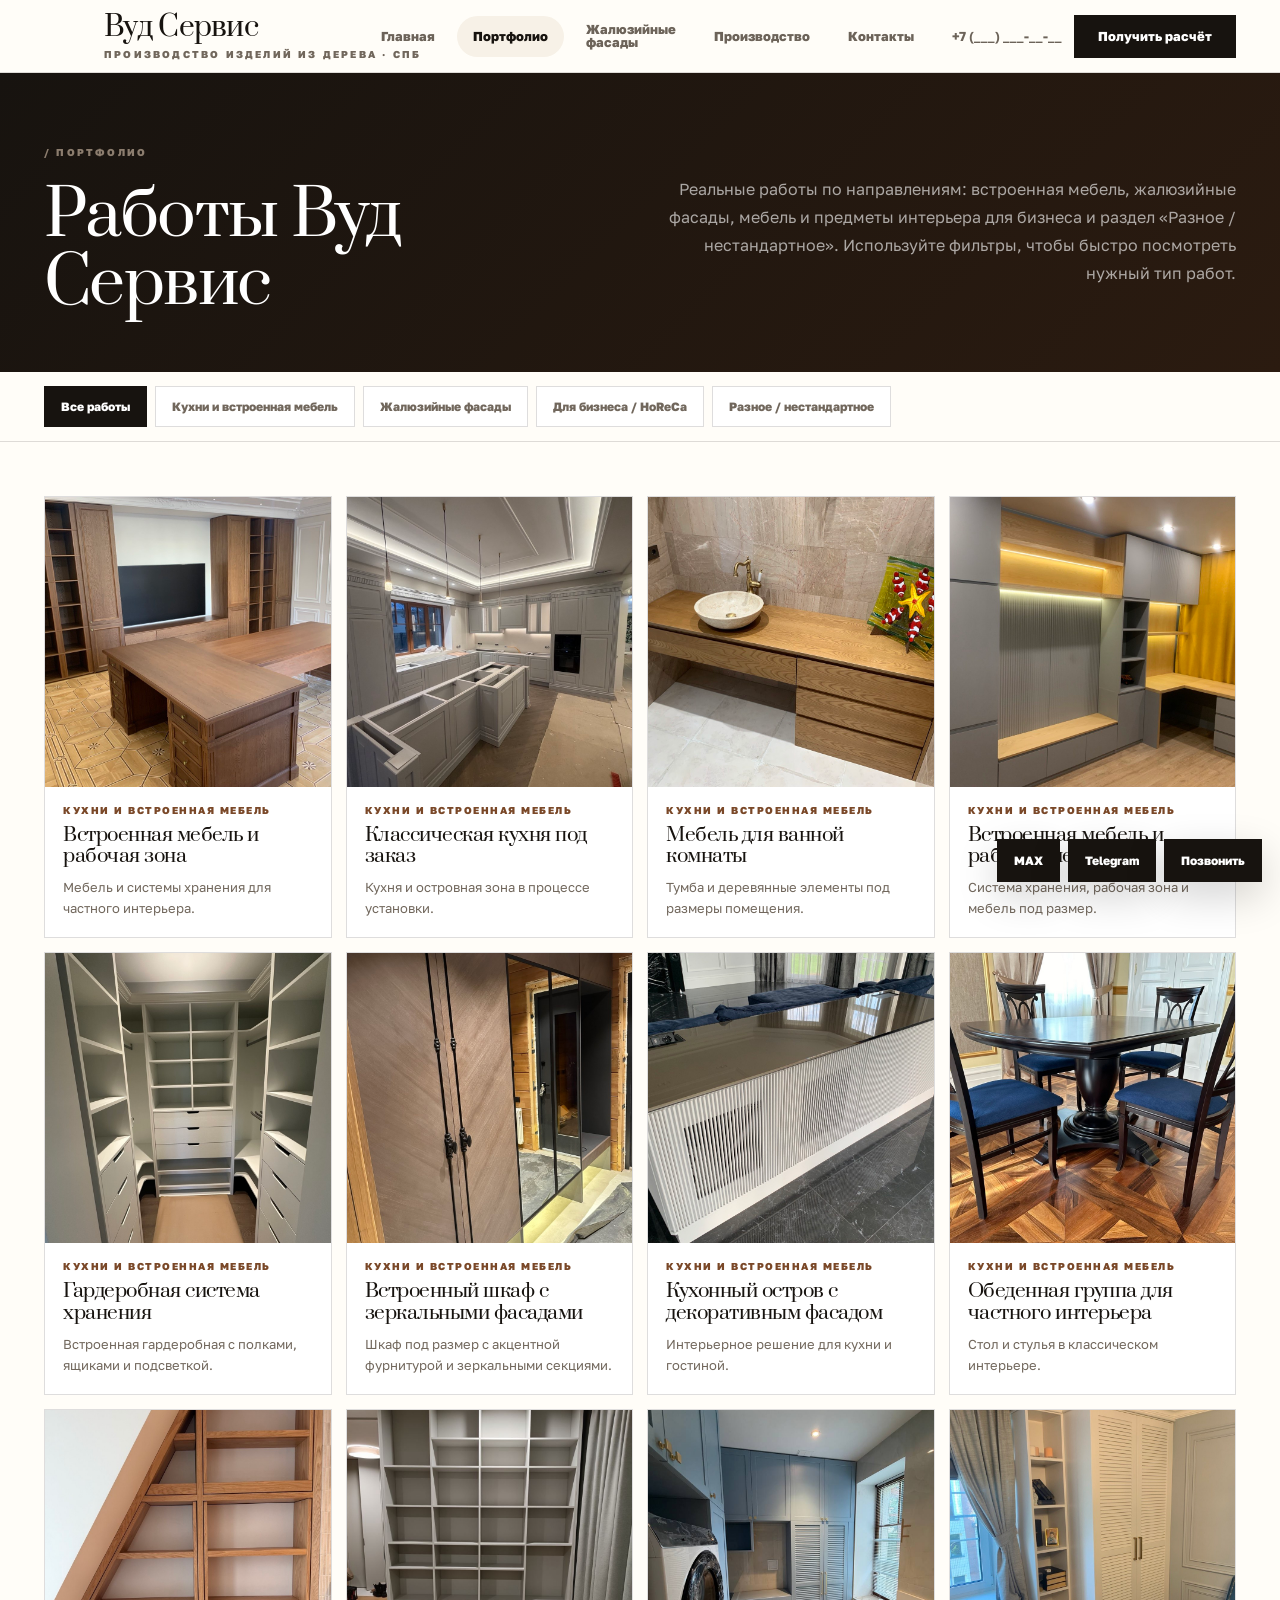
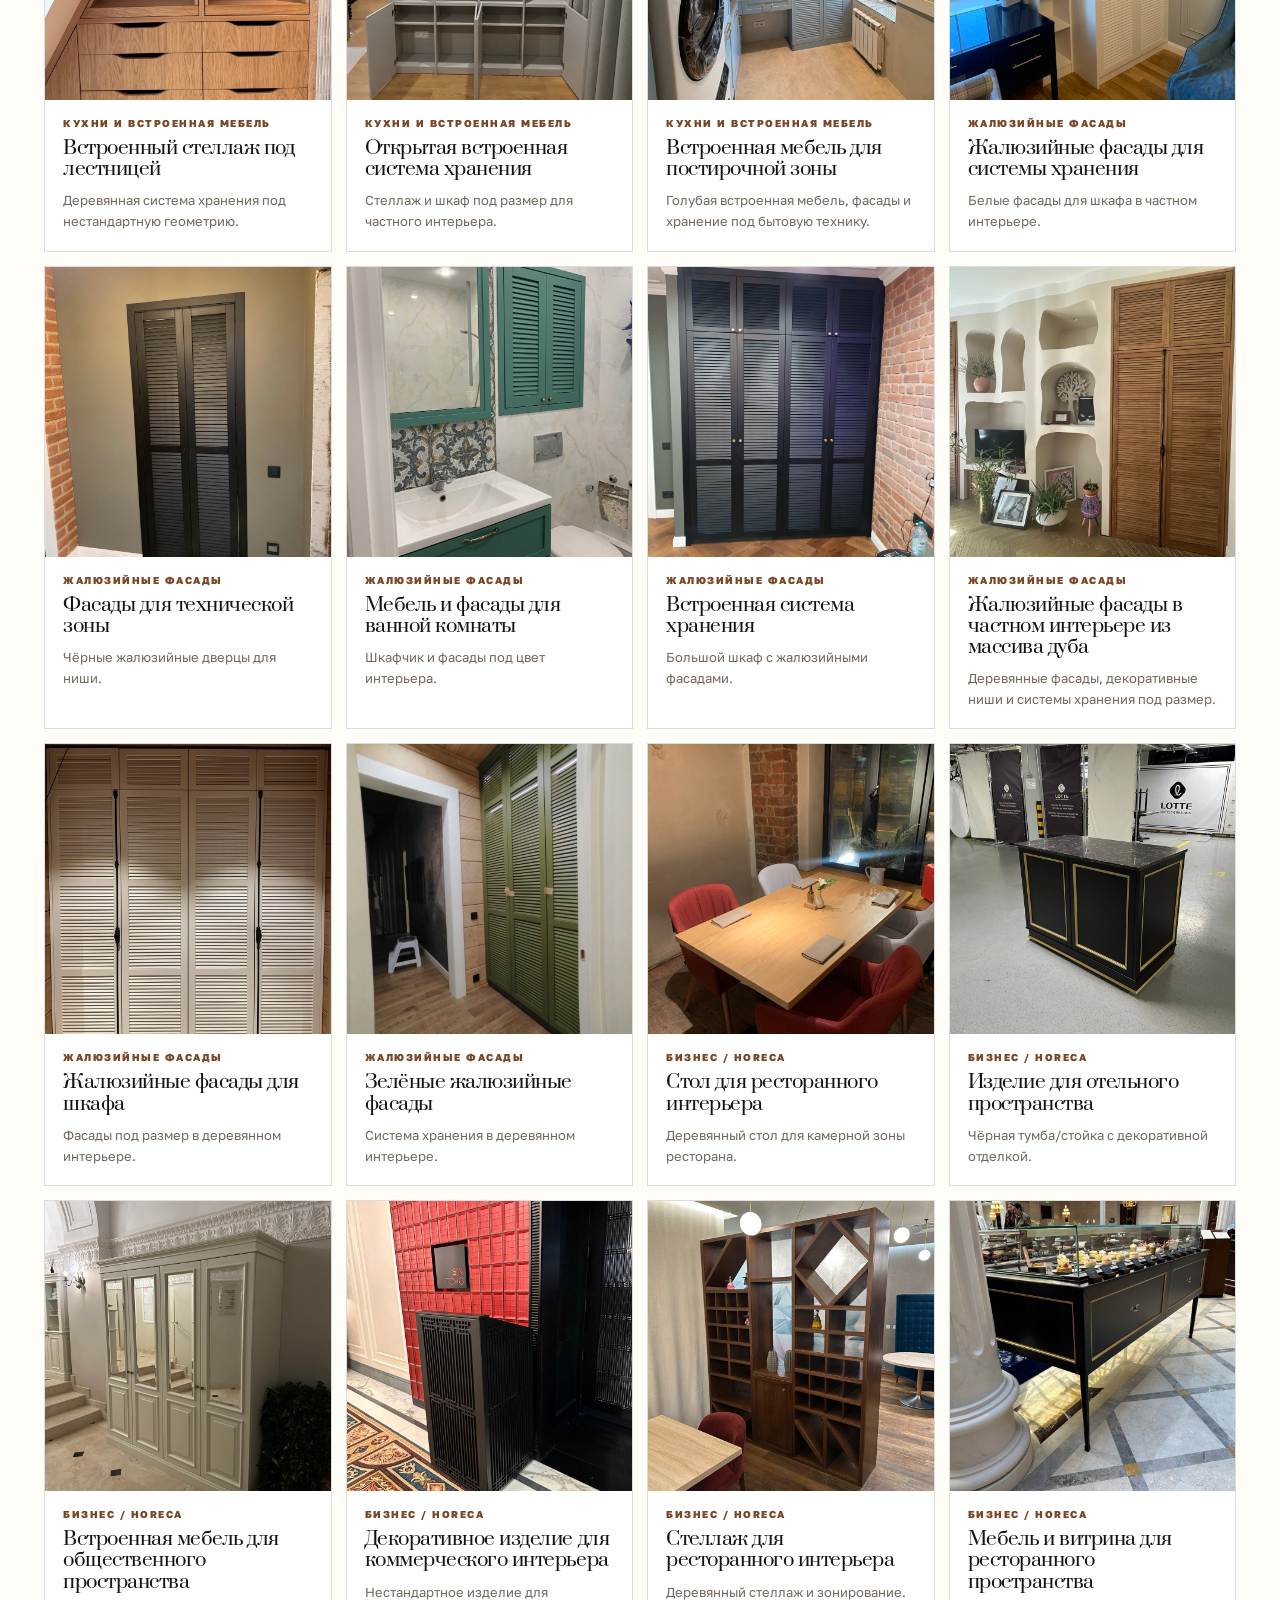
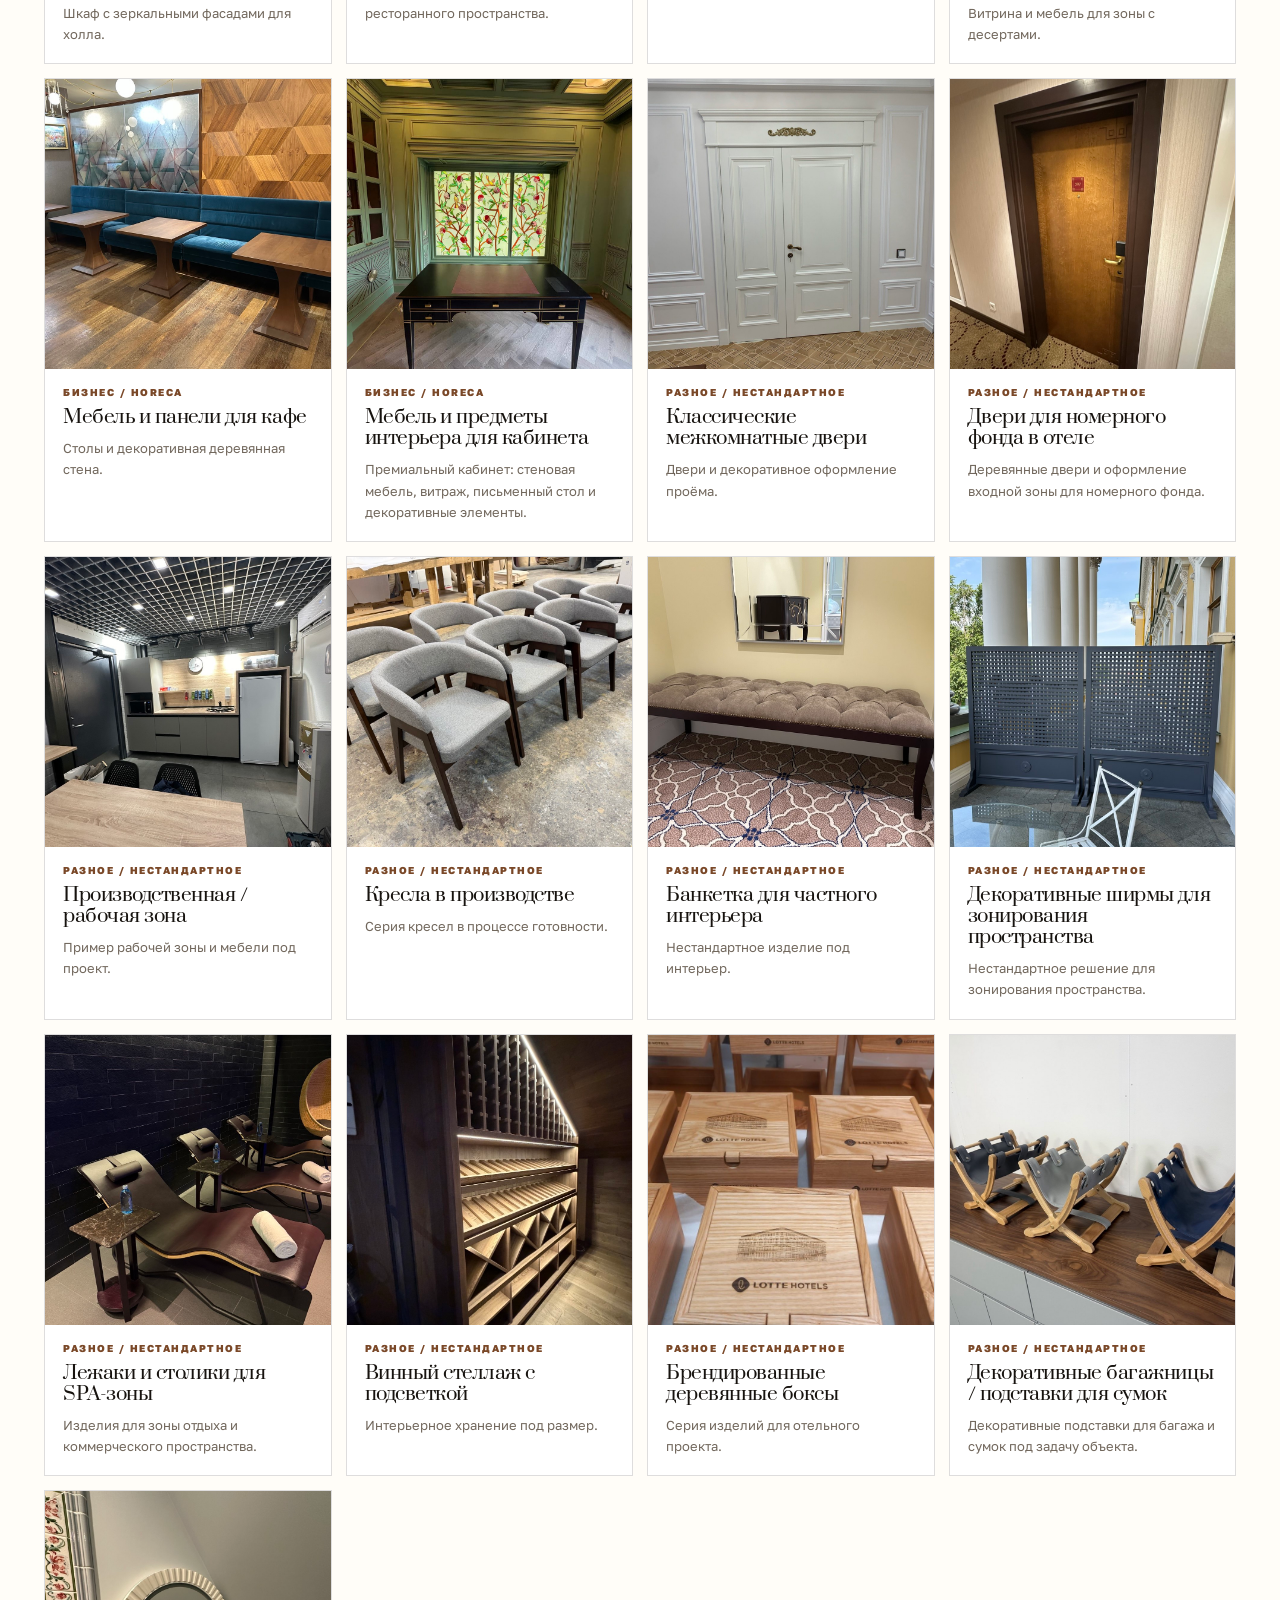
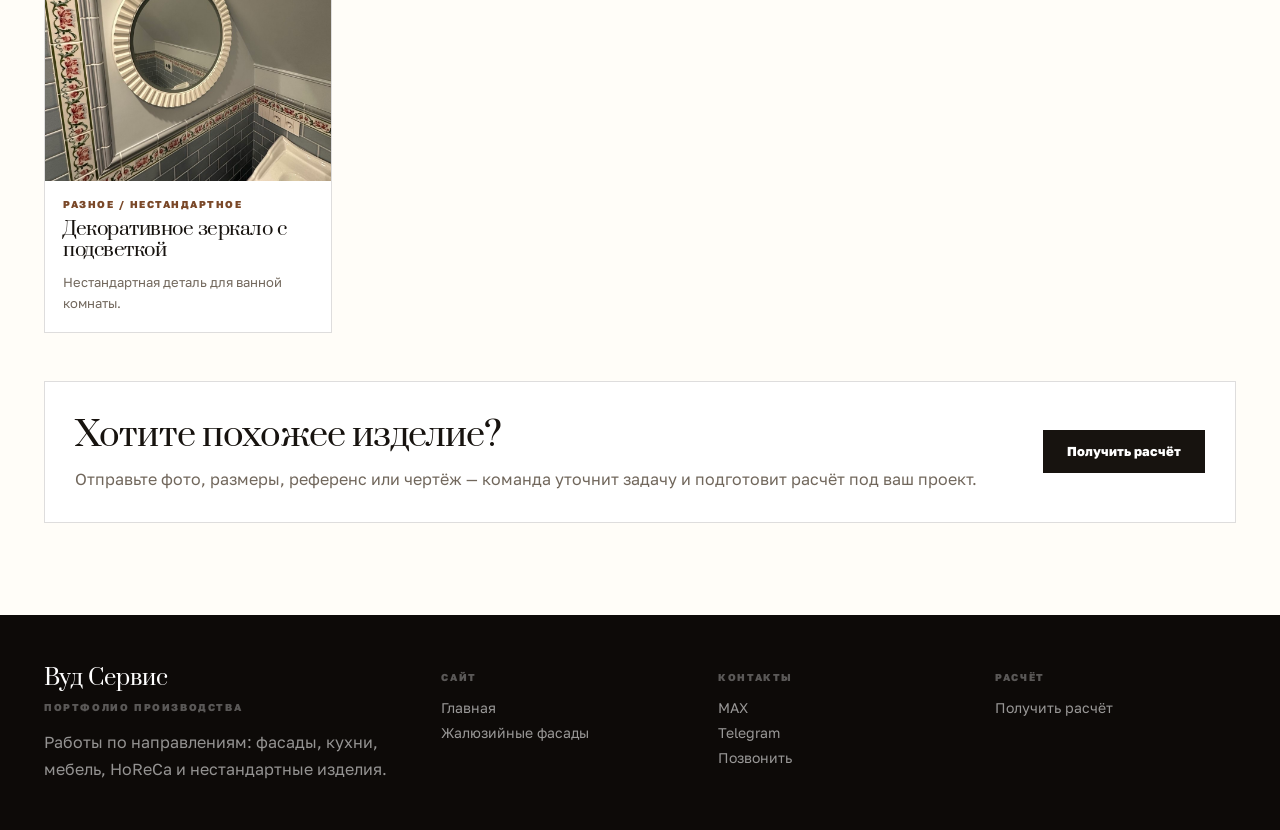
==== commit 46f77069: "Fix portfolio and update grouped photos" ====
--- a/portfolio.html
+++ b/portfolio.html
@@ -1,9 +1,9 @@
-<!doctype html><html lang="ru"><head><meta charset="utf-8"><meta name="viewport" content="width=device-width,initial-scale=1"><title>Портфолио Вуд Сервис — работы производства изделий из дерева</title><meta name="description" content="Портфолио Вуд Сервис: жалюзийные фасады, кухни, системы хранения, мебель, изделия для отелей, офисов, ресторанов и частных интерьеров."><link rel="stylesheet" href="assets/styles.css"></head><body>
+<!doctype html><html lang="ru"><head><meta charset="utf-8"><meta name="viewport" content="width=device-width,initial-scale=1"><title>Портфолио Вуд Сервис — мебель и предметы интерьера</title><meta name="description" content="Портфолио Вуд Сервис: мебель и предметы интерьера для частных заказчиков и бизнеса, кухни, системы хранения, жалюзийные фасады и нестандартные решения."><link rel="stylesheet" href="assets/styles.css"></head><body>
 <header class="header"><div class="container nav"><a class="brand-logo" href="index.html" aria-label="Вуд Сервис — главная">
   <svg class="brand-mark" viewBox="0 0 72 72" aria-hidden="true" focusable="false"><defs><mask id="slatCut"><rect width="72" height="72" fill="white"/><path d="M18 49 L64 28" stroke="black" stroke-width="7" stroke-linecap="square"/></mask></defs><g mask="url(#slatCut)"><rect x="6" y="10" width="9" height="52"/><rect x="20" y="10" width="9" height="52"/><rect x="34" y="10" width="9" height="52"/><rect x="48" y="10" width="9" height="52"/><rect x="61" y="10" width="5" height="52"/></g></svg>
   <span class="brand-text"><span class="brand-name">Вуд Сервис</span><span class="brand-sub">производство изделий из дерева · СПБ</span></span>
 </a><nav class="menu"><a href="index.html">Главная</a><a class="active" href="portfolio.html">Портфолио</a><a href="zhalyuziynye-fasady.html">Жалюзийные фасады</a><a href="index.html#production">Производство</a><a href="index.html#contacts">Контакты</a></nav><div class="nav-actions"><a class="phone" href="tel:+7">+7 (___) ___-__-__</a><a class="btn" href="https://t.me/">Получить расчёт</a></div><button class="mobile-toggle" type="button" aria-label="Открыть меню">☰</button></div></header>
-<section class="page-hero"><div class="container"><div><div class="eyebrow">/ портфолио</div><h1 class="page-title">Работы Вуд Сервис</h1></div><p>Реальные работы по направлениям: встроенная мебель, жалюзийные фасады, решения для бизнеса и раздел «Разное / нестандартное». Используйте фильтры, чтобы быстро посмотреть нужный тип работ.</p></div></section>
+<section class="page-hero"><div class="container"><div><div class="eyebrow">/ портфолио</div><h1 class="page-title">Работы Вуд Сервис</h1></div><p>Реальные работы по направлениям: встроенная мебель, жалюзийные фасады, мебель и предметы интерьера для бизнеса и раздел «Разное / нестандартное». Используйте фильтры, чтобы быстро посмотреть нужный тип работ.</p></div></section>
 <div class="filters"><div class="container filter-row"><button class="filter active" data-filter="all">Все работы</button><button class="filter" data-filter="storage">Кухни и встроенная мебель</button><button class="filter" data-filter="jalousie">Жалюзийные фасады</button><button class="filter" data-filter="horeca">Для бизнеса / HoReCa</button><button class="filter" data-filter="custom">Разное / нестандартное</button></div></div>
 <main class="portfolio-page"><div class="container"><div class="masonry" id="portfolioGrid"></div><div class="portfolio-cta"><div><h2>Хотите похожее изделие?</h2><p>Отправьте фото, размеры, референс или чертёж — команда уточнит задачу и подготовит расчёт под ваш проект.</p></div><a class="btn" href="https://t.me/">Получить расчёт</a></div></div></main>
 <footer class="footer"><div class="container footer-grid"><div><h4>Вуд Сервис</h4><small>портфолио производства</small><p>Работы по направлениям: фасады, кухни, мебель, HoReCa и нестандартные изделия.</p></div><div><small>Сайт</small><a href="index.html">Главная</a><a href="zhalyuziynye-fasady.html">Жалюзийные фасады</a></div><div><small>Контакты</small><a href="https://max.ru/">MAX</a><a href="https://t.me/">Telegram</a><a href="tel:+7">Позвонить</a></div><div><small>Расчёт</small><a href="https://t.me/">Получить расчёт</a></div></div></footer><div class="floating-contact"><a href="https://max.ru/">MAX</a><a href="https://t.me/">Telegram</a><a href="tel:+7">Позвонить</a></div><script src="assets/site.js"></script></body></html>
--- a/assets/styles.css
+++ b/assets/styles.css
@@ -112,3 +112,9 @@
   .jal-landing .landing-media{height:auto !important;min-height:0 !important;}
   .jal-landing .landing-media img{height:auto !important;max-height:none !important;}
 }
+
+/* Grouped project lightbox */
+.lightbox-thumbs{display:flex;gap:8px;justify-content:center;flex-wrap:wrap;margin-top:12px}
+.lightbox-thumbs img{width:74px;height:56px;object-fit:cover;border:2px solid rgba(255,255,255,.25);cursor:pointer;opacity:.72;background:#222}
+.lightbox-thumbs img.active,.lightbox-thumbs img:hover{border-color:#fff;opacity:1}
+@media(max-width:680px){.lightbox-thumbs img{width:58px;height:44px}.image-lightbox figcaption{font-size:12px}}
